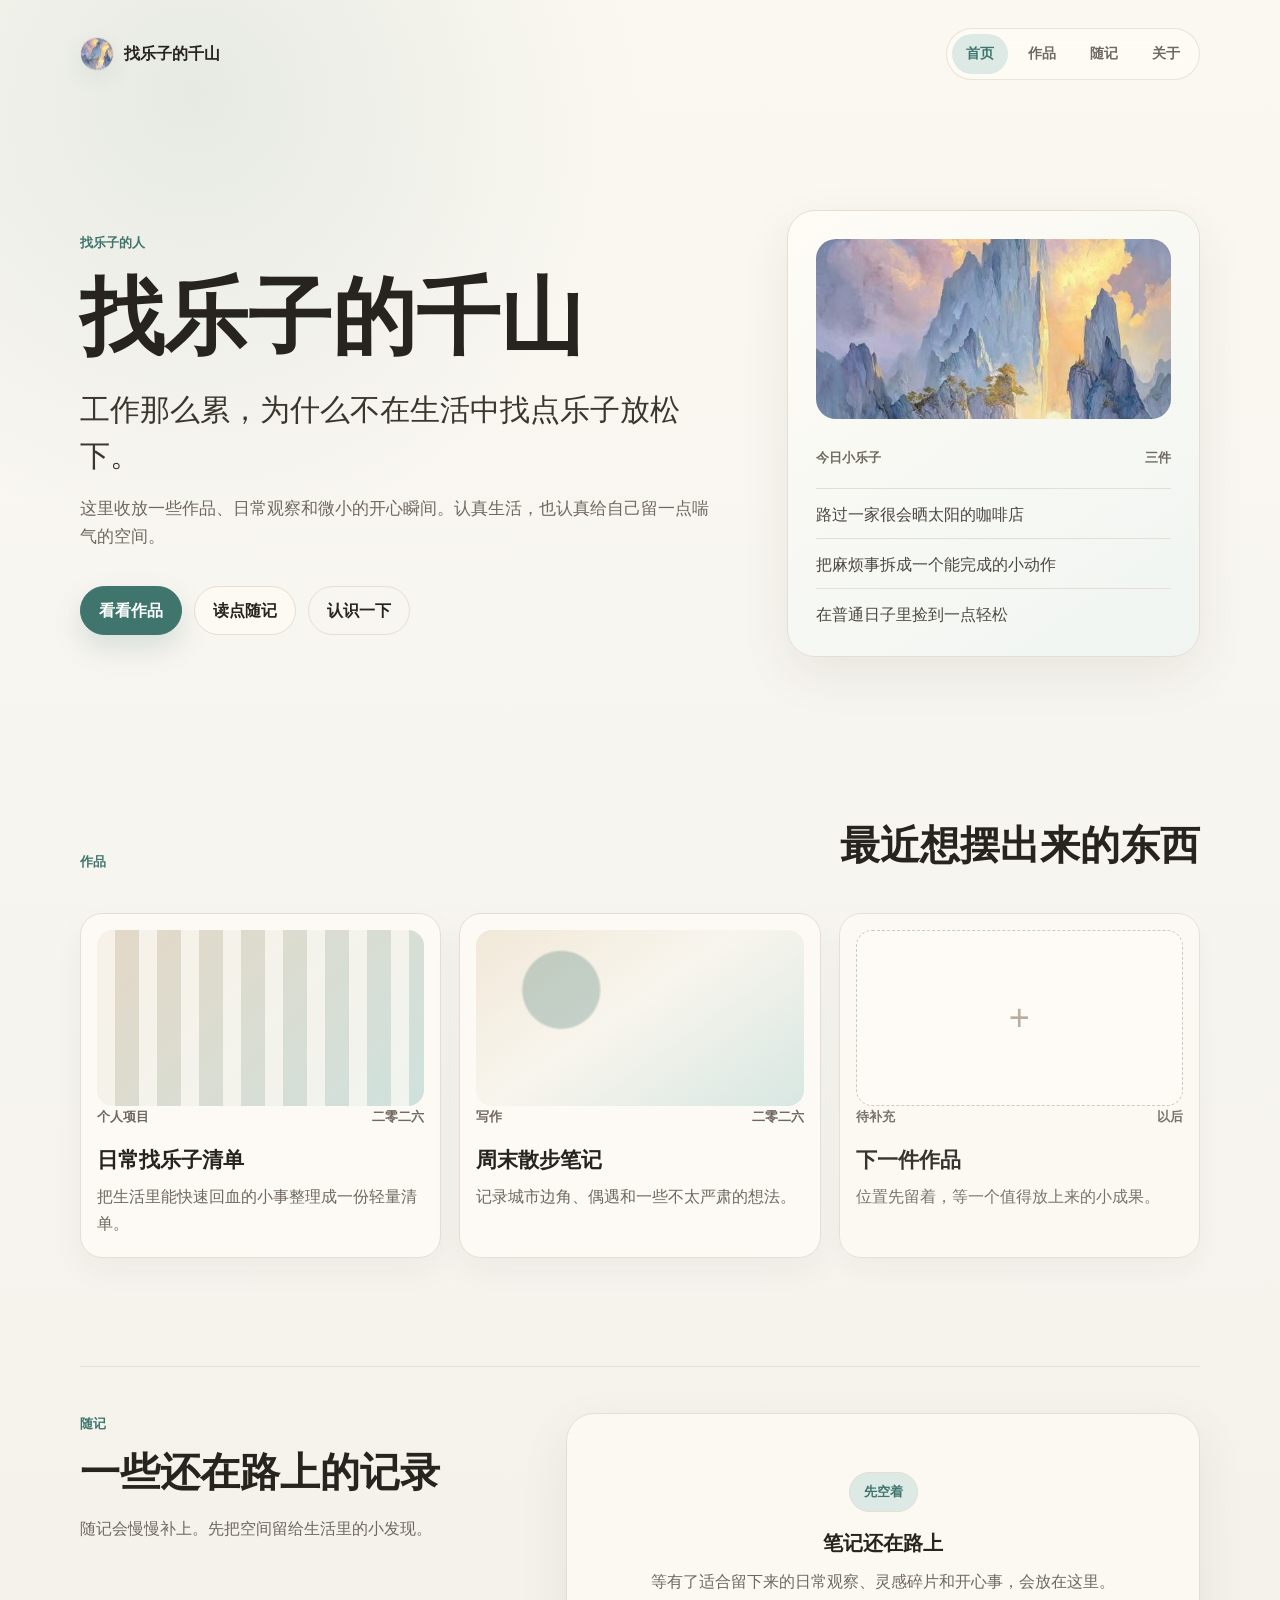
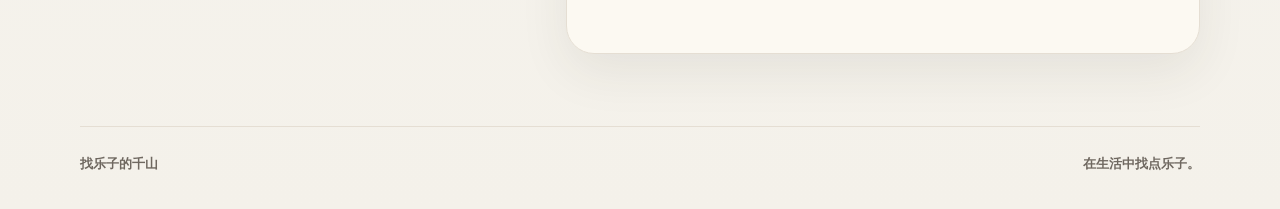
==== index.html @ 030f492d "Upload personal homepage files" ====
<!doctype html>
<html lang="zh-CN">
  <head>
    <meta charset="UTF-8">
    <meta name="viewport" content="width=device-width, initial-scale=1.0">
    <meta name="theme-color" content="#f7f5f0">
    <title>找乐子的千山</title>
    <meta name="description" content="找乐子的千山，分享作品与生活里的小小乐子。">
    <link rel="stylesheet" href="styles.css">
  </head>
  <body>
    <header class="site-header">
      <a class="brand" href="index.html" aria-label="找乐子的千山首页">
        <span class="brand-mark" role="img" aria-label="找乐子的千山头像">山</span>
        <span>找乐子的千山</span>
      </a>
      <nav class="nav" aria-label="主导航">
        <a class="active" href="index.html">首页</a>
        <a href="works.html">作品</a>
        <a href="notes.html">随记</a>
        <a href="about.html">关于</a>
      </nav>
    </header>

    <main>
      <section class="hero">
        <div class="hero-copy">
          <p class="eyebrow">找乐子的人</p>
          <h1>找乐子的千山</h1>
          <p class="lead">工作那么累，为什么不在生活中找点乐子放松下。</p>
          <p class="intro">这里收放一些作品、日常观察和微小的开心瞬间。认真生活，也认真给自己留一点喘气的空间。</p>
          <div class="hero-actions" aria-label="快捷入口">
            <a class="button primary" href="works.html">看看作品</a>
            <a class="button" href="notes.html">读点随记</a>
            <a class="button ghost" href="about.html">认识一下</a>
          </div>
        </div>
        <div class="hero-panel" aria-label="生活片段">
          <div class="panel-topline">
            <span>今日小乐子</span>
            <span>三件</span>
          </div>
          <div class="moment-stack">
            <span>路过一家很会晒太阳的咖啡店</span>
            <span>把麻烦事拆成一个能完成的小动作</span>
            <span>在普通日子里捡到一点轻松</span>
          </div>
        </div>
      </section>

      <section class="section-grid">
        <div class="section-heading">
          <p class="eyebrow">作品</p>
          <h2>最近想摆出来的东西</h2>
        </div>
        <div class="cards three">
          <article class="work-card">
            <div class="visual visual-a"></div>
            <div class="card-meta">
              <span>个人项目</span>
              <span>二零二六</span>
            </div>
            <h3>日常找乐子清单</h3>
            <p>把生活里能快速回血的小事整理成一份轻量清单。</p>
          </article>
          <article class="work-card">
            <div class="visual visual-b"></div>
            <div class="card-meta">
              <span>写作</span>
              <span>二零二六</span>
            </div>
            <h3>周末散步笔记</h3>
            <p>记录城市边角、偶遇和一些不太严肃的想法。</p>
          </article>
          <article class="work-card empty-card">
            <div class="visual visual-empty"></div>
            <div class="card-meta">
              <span>待补充</span>
              <span>以后</span>
            </div>
            <h3>下一件作品</h3>
            <p>位置先留着，等一个值得放上来的小成果。</p>
          </article>
        </div>
      </section>

      <section class="split-section">
        <div>
          <p class="eyebrow">随记</p>
          <h2>一些还在路上的记录</h2>
          <p class="section-copy">随记会慢慢补上。先把空间留给生活里的小发现。</p>
        </div>
        <div class="empty-state compact">
          <div class="empty-mark">先空着</div>
          <h3>笔记还在路上</h3>
          <p>等有了适合留下来的日常观察、灵感碎片和开心事，会放在这里。</p>
        </div>
      </section>
    </main>
    <footer class="site-footer">
      <span>找乐子的千山</span>
      <span>在生活中找点乐子。</span>
    </footer>
  </body>
</html>
---- styles.css ----
:root {
  color-scheme: light;
  --bg: #f7f5f0;
  --surface: #fffcf6;
  --surface-strong: #ffffff;
  --ink: #27231f;
  --muted: #6f6860;
  --line: #e5ded3;
  --accent: #5f8f86;
  --accent-strong: #3f756d;
  --accent-soft: #dce9e5;
  --avatar-image: url("avatar.jpg");
  --shadow: 0 18px 50px rgba(54, 45, 35, 0.08);
  --sans: Inter, -apple-system, BlinkMacSystemFont, "Segoe UI", "Noto Sans SC", sans-serif;
  --serif: "Noto Serif SC", "Songti SC", serif;
}

* {
  box-sizing: border-box;
}

html {
  scroll-behavior: smooth;
}

body {
  margin: 0;
  min-height: 100vh;
  background:
    radial-gradient(circle at 15% 5%, rgba(95, 143, 134, 0.13), transparent 28rem),
    linear-gradient(180deg, #fbf8f1 0%, var(--bg) 44%, #f4f1ea 100%);
  color: var(--ink);
  font-family: var(--sans);
  line-height: 1.7;
}

a {
  color: inherit;
  text-decoration: none;
}

.site-header,
main,
.site-footer {
  width: min(1120px, calc(100% - 40px));
  margin: 0 auto;
}

.site-header {
  display: flex;
  align-items: center;
  justify-content: space-between;
  gap: 24px;
  padding: 28px 0 20px;
}

.brand {
  display: inline-flex;
  align-items: center;
  gap: 10px;
  font-weight: 700;
  letter-spacing: 0;
}

.brand-mark {
  display: grid;
  width: 34px;
  height: 34px;
  place-items: center;
  border: 1px solid var(--line);
  border-radius: 50%;
  background-color: var(--surface);
  background-image: var(--avatar-image);
  background-position: center;
  background-size: cover;
  color: transparent;
  font-family: var(--serif);
  box-shadow: 0 8px 22px rgba(63, 117, 109, 0.08);
  overflow: hidden;
}

.nav {
  display: flex;
  align-items: center;
  gap: 6px;
  padding: 5px;
  border: 1px solid rgba(229, 222, 211, 0.85);
  border-radius: 999px;
  background: rgba(255, 252, 246, 0.72);
  backdrop-filter: blur(12px);
}

.nav a {
  border-radius: 999px;
  padding: 8px 14px;
  color: var(--muted);
  font-size: 14px;
  font-weight: 600;
  transition: background 180ms ease, color 180ms ease, transform 180ms ease;
}

.nav a:hover,
.nav a:focus-visible,
.nav a.active {
  background: var(--accent-soft);
  color: var(--accent-strong);
}

.nav a:hover {
  transform: translateY(-1px);
}

main {
  padding: 54px 0 72px;
}

.hero {
  display: grid;
  grid-template-columns: minmax(0, 1.1fr) minmax(320px, 0.72fr);
  gap: clamp(36px, 6vw, 86px);
  align-items: center;
  min-height: 560px;
}

.eyebrow {
  margin: 0 0 14px;
  color: var(--accent-strong);
  font-size: 13px;
  font-weight: 700;
  letter-spacing: 0;
  text-transform: uppercase;
}

h1,
h2,
h3,
p {
  margin-top: 0;
}

h1,
h2,
h3 {
  line-height: 1.18;
}

h1 {
  margin-bottom: 20px;
  font-family: var(--serif);
  font-size: clamp(44px, 8vw, 84px);
  font-weight: 700;
  letter-spacing: 0;
}

h2 {
  margin-bottom: 18px;
  font-size: clamp(26px, 4vw, 40px);
  letter-spacing: 0;
}

h3 {
  margin-bottom: 10px;
  font-size: 20px;
}

.lead {
  max-width: 720px;
  margin-bottom: 16px;
  color: #3b352f;
  font-size: clamp(21px, 3vw, 30px);
  line-height: 1.52;
}

.intro,
.section-copy,
.page-head p,
.about-main p,
.empty-state p,
.contact-card p,
.work-card p {
  color: var(--muted);
}

.intro {
  max-width: 650px;
  font-size: 17px;
}

.hero-actions {
  display: flex;
  flex-wrap: wrap;
  gap: 12px;
  margin-top: 34px;
}

.button {
  display: inline-flex;
  align-items: center;
  justify-content: center;
  min-height: 44px;
  border: 1px solid var(--line);
  border-radius: 999px;
  padding: 10px 18px;
  background: rgba(255, 252, 246, 0.72);
  color: var(--ink);
  font-weight: 700;
  transition: transform 180ms ease, box-shadow 180ms ease, background 180ms ease;
}

.button.primary {
  border-color: var(--accent-strong);
  background: var(--accent-strong);
  color: #fff;
  box-shadow: 0 12px 28px rgba(63, 117, 109, 0.18);
}

.button.ghost {
  background: transparent;
}

.button:hover,
.button:focus-visible {
  transform: translateY(-2px);
  box-shadow: var(--shadow);
}

.hero-panel {
  position: relative;
  overflow: hidden;
  border: 1px solid var(--line);
  border-radius: 28px;
  padding: 28px;
  background: linear-gradient(145deg, rgba(255, 252, 246, 0.95), rgba(239, 245, 241, 0.9));
  box-shadow: var(--shadow);
}

.hero-panel::before {
  content: "";
  display: block;
  height: 180px;
  margin-bottom: 28px;
  border-radius: 20px;
  background:
    linear-gradient(180deg, rgba(255, 252, 246, 0.02), rgba(39, 35, 31, 0.04)),
    var(--avatar-image) center 45% / cover no-repeat,
    linear-gradient(160deg, #ede3d2 0%, #f8f1e4 46%, #d4e2df 100%);
}

.panel-topline,
.card-meta,
.site-footer {
  display: flex;
  align-items: center;
  justify-content: space-between;
  gap: 18px;
  color: var(--muted);
  font-size: 13px;
  font-weight: 700;
}

.moment-stack {
  display: grid;
  gap: 10px;
  margin-top: 18px;
}

.moment-stack span {
  display: block;
  border-top: 1px solid var(--line);
  padding-top: 12px;
  color: #4d4740;
}

.section-grid,
.split-section,
.page-head,
.empty-state,
.about-layout {
  margin-top: clamp(58px, 9vw, 108px);
}

.section-heading {
  display: flex;
  align-items: end;
  justify-content: space-between;
  gap: 24px;
  margin-bottom: 26px;
}

.cards {
  display: grid;
  gap: 18px;
}

.cards.three {
  grid-template-columns: repeat(3, minmax(0, 1fr));
}

.works-grid {
  grid-template-columns: repeat(2, minmax(0, 1fr));
}

.work-card {
  border: 1px solid var(--line);
  border-radius: 22px;
  padding: 16px;
  background: rgba(255, 252, 246, 0.78);
  box-shadow: 0 12px 32px rgba(54, 45, 35, 0.045);
  transition: transform 180ms ease, box-shadow 180ms ease, border-color 180ms ease;
}

.work-card:hover {
  border-color: rgba(95, 143, 134, 0.45);
  transform: translateY(-4px);
  box-shadow: var(--shadow);
}

.work-card h2,
.work-card h3 {
  margin-top: 20px;
  font-size: 21px;
}

.work-card p {
  margin-bottom: 4px;
}

.visual {
  min-height: 176px;
  border-radius: 16px;
  background: #efe8dc;
}

.visual-a {
  background:
    linear-gradient(90deg, rgba(255, 252, 246, 0.7) 18px, transparent 18px) 0 0 / 42px 42px,
    linear-gradient(135deg, #e4d8c6, #cfe1dd);
}

.visual-b {
  background:
    radial-gradient(circle at 26% 34%, rgba(63, 117, 109, 0.28) 0 14%, transparent 15%),
    linear-gradient(145deg, #f1e8d8, #f8f5ed 45%, #d8e7e2);
}

.visual-c {
  background:
    linear-gradient(135deg, transparent 0 42%, rgba(95, 143, 134, 0.28) 42% 56%, transparent 56%),
    linear-gradient(145deg, #eee0cc, #f9f3e9);
}

.visual-empty {
  display: grid;
  place-items: center;
  border: 1px dashed #cfc5b7;
  background: rgba(255, 252, 246, 0.55);
}

.visual-empty::after {
  content: "+";
  color: #b3a89a;
  font-size: 36px;
  line-height: 1;
}

.empty-card {
  opacity: 0.92;
}

.split-section {
  display: grid;
  grid-template-columns: 0.8fr 1.2fr;
  gap: clamp(28px, 5vw, 64px);
  align-items: start;
  border-top: 1px solid var(--line);
  padding-top: 46px;
}

.note-list {
  display: grid;
  gap: 10px;
}

.note-row {
  display: flex;
  align-items: center;
  justify-content: space-between;
  gap: 18px;
  border-bottom: 1px solid var(--line);
  padding: 16px 0;
  color: #3f3933;
  transition: color 180ms ease, padding 180ms ease;
}

.note-row:hover {
  padding-left: 8px;
  color: var(--accent-strong);
}

.note-row time {
  flex: 0 0 auto;
  color: var(--muted);
  font-size: 13px;
}

.note-row.muted {
  color: var(--muted);
}

.page-head {
  max-width: 760px;
  margin-top: 44px;
}

.page-head h1 {
  font-size: clamp(38px, 6vw, 66px);
}

.page-head p {
  font-size: 18px;
}

.empty-state {
  display: grid;
  justify-items: center;
  border: 1px solid var(--line);
  border-radius: 28px;
  padding: clamp(42px, 8vw, 86px) 24px;
  background: rgba(255, 252, 246, 0.72);
  text-align: center;
  box-shadow: var(--shadow);
}

.empty-state h2 {
  margin-bottom: 12px;
}

.empty-state h3 {
  margin-bottom: 12px;
}

.empty-state p {
  max-width: 520px;
  margin-bottom: 0;
}

.empty-state.compact {
  margin-top: 0;
  padding: clamp(34px, 6vw, 58px) 24px;
}

.empty-mark {
  margin-bottom: 20px;
  border: 1px solid var(--line);
  border-radius: 999px;
  padding: 8px 14px;
  background: var(--accent-soft);
  color: var(--accent-strong);
  font-size: 13px;
  font-weight: 700;
}

.about-layout {
  display: grid;
  grid-template-columns: minmax(0, 1fr) 320px;
  gap: clamp(36px, 7vw, 96px);
  align-items: start;
}

.about-main {
  max-width: 760px;
}

.about-main h1,
.about-main h2 {
  font-size: clamp(38px, 6vw, 68px);
  font-family: var(--serif);
}

.about-main p {
  font-size: 17px;
}

.contact-card {
  position: sticky;
  top: 24px;
  border: 1px solid var(--line);
  border-radius: 24px;
  padding: 24px;
  background: rgba(255, 252, 246, 0.82);
  box-shadow: var(--shadow);
}

.contact-label {
  color: var(--accent-strong);
  font-size: 13px;
  font-weight: 700;
  text-transform: uppercase;
}

.contact-card h2,
.contact-card h3 {
  margin: 18px 0 10px;
  font-size: 28px;
}

.wechat {
  margin-top: 24px;
  border-top: 1px solid var(--line);
  padding-top: 16px;
  color: var(--ink);
  font-weight: 800;
}

.site-footer {
  border-top: 1px solid var(--line);
  padding: 26px 0 34px;
}

@media (max-width: 860px) {
  .site-header {
    align-items: flex-start;
    flex-direction: column;
  }

  .nav {
    width: 100%;
    justify-content: space-between;
    overflow-x: auto;
  }

  .hero,
  .split-section,
  .about-layout {
    grid-template-columns: 1fr;
  }

  .hero {
    min-height: auto;
  }

  .hero-panel {
    max-width: 560px;
  }

  .cards.three,
  .works-grid {
    grid-template-columns: 1fr;
  }

  .contact-card {
    position: static;
  }
}

@media (max-width: 560px) {

  body {
    padding-bottom: calc(82px + env(safe-area-inset-bottom));
    background:
      radial-gradient(circle at 10% 0%, rgba(95, 143, 134, 0.16), transparent 20rem),
      linear-gradient(180deg, #fbf8f1 0%, #f7f5f0 56%, #f4f1ea 100%);
  }

  .site-header,
  main,
  .site-footer {
    width: min(100% - 32px, 1120px);
  }

  .site-header {
    gap: 18px;
    padding: 18px 0 10px;
  }

  main {
    padding-top: 24px;
    padding-bottom: 42px;
  }

  .brand {
    font-size: 15px;
  }

  .brand-mark {
    width: 32px;
    height: 32px;
  }

  .nav {
    position: fixed;
    z-index: 20;
    right: 14px;
    bottom: calc(12px + env(safe-area-inset-bottom));
    left: 14px;
    width: auto;
    justify-content: space-around;
    padding: 8px;
    border-color: rgba(229, 222, 211, 0.95);
    background: rgba(255, 252, 246, 0.9);
    box-shadow: 0 14px 36px rgba(54, 45, 35, 0.16);
  }

  .nav a {
    flex: 1;
    min-height: 40px;
    padding: 8px 10px;
    font-size: 13px;
    text-align: center;
  }

  .hero {
    gap: 26px;
  }

  h1 {
    margin-bottom: 16px;
    font-size: 40px;
    line-height: 1.12;
  }

  h2 {
    margin-bottom: 14px;
    font-size: 28px;
  }

  h3 {
    font-size: 19px;
  }

  .eyebrow {
    margin-bottom: 10px;
    font-size: 12px;
  }

  .lead {
    font-size: 20px;
    line-height: 1.48;
  }

  .intro,
  .section-copy,
  .about-main p,
  .work-card p {
    font-size: 15px;
    line-height: 1.68;
  }

  .hero-actions {
    margin-top: 22px;
  }

  .hero-actions .button:not(.primary) {
    display: none;
  }

  .hero-actions .button.primary {
    width: auto;
    min-width: 132px;
    min-height: 46px;
    padding-inline: 20px;
  }

  .hero-panel {
    border-radius: 22px;
    padding: 18px;
  }

  .hero-panel::before {
    height: 120px;
    margin-bottom: 18px;
    border-radius: 16px;
  }

  .panel-topline,
  .card-meta,
  .site-footer {
    font-size: 12px;
  }

  .moment-stack {
    gap: 8px;
    margin-top: 14px;
  }

  .moment-stack span {
    padding-top: 10px;
    font-size: 14px;
    line-height: 1.55;
  }

  .section-grid,
  .split-section,
  .about-layout {
    margin-top: 70px;
  }

  .section-heading {
    align-items: flex-start;
    flex-direction: column;
    gap: 0;
    margin-bottom: 20px;
  }

  .cards {
    gap: 14px;
  }

  .work-card {
    border-radius: 18px;
    padding: 12px;
  }

  .work-card:hover {
    transform: none;
  }

  .work-card h2,
  .work-card h3 {
    margin-top: 16px;
    font-size: 19px;
  }

  .visual {
    min-height: 132px;
    border-radius: 14px;
  }

  .split-section {
    gap: 22px;
    padding-top: 34px;
  }

  .empty-state {
    border-radius: 22px;
    padding: 32px 18px;
    text-align: left;
    justify-items: start;
  }

  .empty-state.compact {
    padding: 26px 18px;
  }

  .empty-mark {
    margin-bottom: 16px;
    font-size: 12px;
  }

  .about-main h1,
  .about-main h2 {
    font-size: 34px;
  }

  .note-row {
    align-items: flex-start;
    flex-direction: column;
    gap: 4px;
  }

  .contact-card {
    border-radius: 20px;
    padding: 20px;
  }

  .wechat {
    margin-top: 18px;
  }

  .site-footer {
    align-items: flex-start;
    flex-direction: column;
    padding-bottom: 14px;
  }
}

@media (max-width: 380px) {
  .site-header,
  main,
  .site-footer {
    width: min(100% - 24px, 1120px);
  }

  h1 {
    font-size: 36px;
  }

  .lead {
    font-size: 19px;
  }

  .nav {
    right: 10px;
    left: 10px;
    gap: 4px;
    padding: 7px;
  }

  .nav a {
    padding: 8px 6px;
  }
}
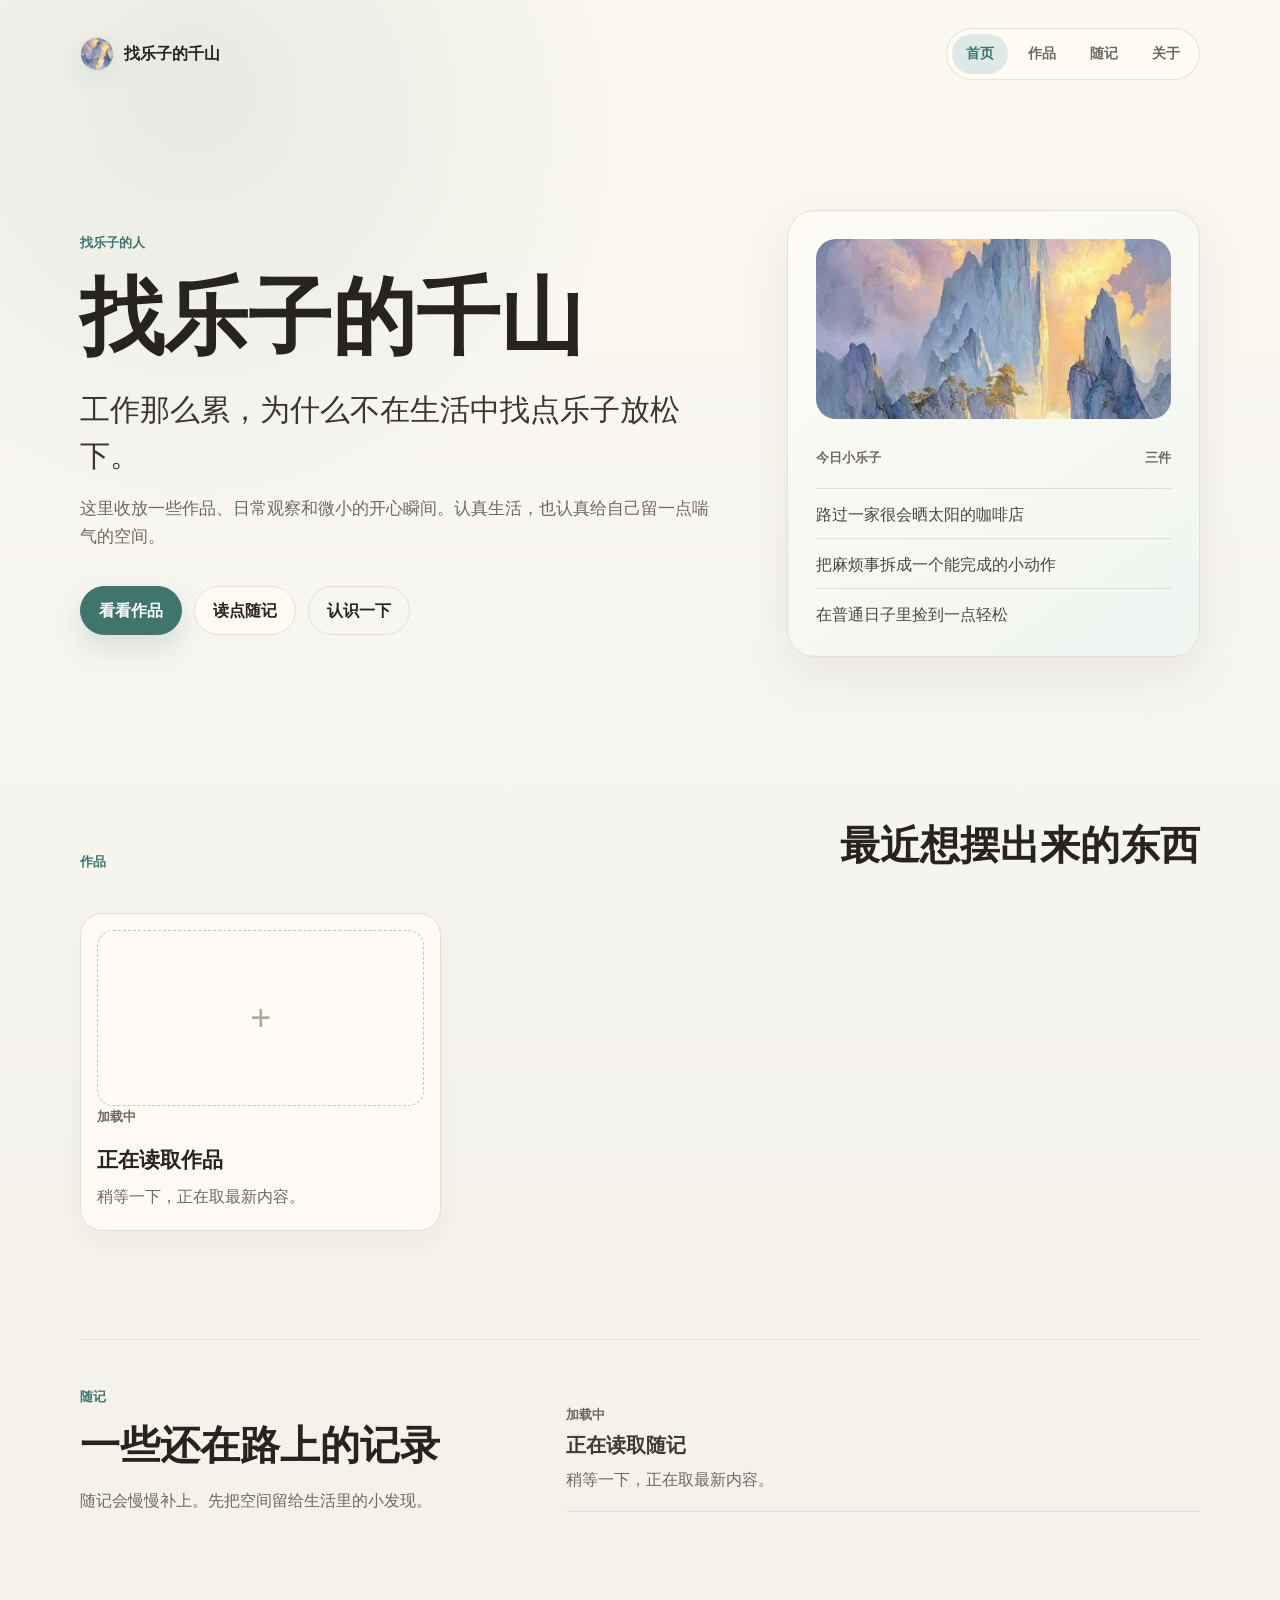
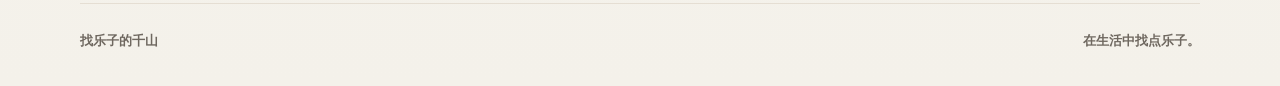
==== commit d644eff9: "Add files via upload" ====
--- a/index.html
+++ b/index.html
@@ -8,7 +8,7 @@
     <meta name="description" content="找乐子的千山，分享作品与生活里的小小乐子。">
     <link rel="stylesheet" href="styles.css">
   </head>
-  <body>
+  <body data-page="home">
     <header class="site-header">
       <a class="brand" href="index.html" aria-label="找乐子的千山首页">
         <span class="brand-mark" role="img" aria-label="找乐子的千山头像">山</span>
@@ -24,7 +24,7 @@
 
     <main>
       <section class="hero">
-        <div class="hero-copy">
+        <div class="hero-copy" data-home-copy>
           <p class="eyebrow">找乐子的人</p>
           <h1>找乐子的千山</h1>
           <p class="lead">工作那么累，为什么不在生活中找点乐子放松下。</p>
@@ -40,7 +40,7 @@
             <span>今日小乐子</span>
             <span>三件</span>
           </div>
-          <div class="moment-stack">
+          <div class="moment-stack" data-home-moments>
             <span>路过一家很会晒太阳的咖啡店</span>
             <span>把麻烦事拆成一个能完成的小动作</span>
             <span>在普通日子里捡到一点轻松</span>
@@ -53,33 +53,14 @@
           <p class="eyebrow">作品</p>
           <h2>最近想摆出来的东西</h2>
         </div>
-        <div class="cards three">
-          <article class="work-card">
-            <div class="visual visual-a"></div>
-            <div class="card-meta">
-              <span>个人项目</span>
-              <span>二零二六</span>
-            </div>
-            <h3>日常找乐子清单</h3>
-            <p>把生活里能快速回血的小事整理成一份轻量清单。</p>
-          </article>
-          <article class="work-card">
-            <div class="visual visual-b"></div>
-            <div class="card-meta">
-              <span>写作</span>
-              <span>二零二六</span>
-            </div>
-            <h3>周末散步笔记</h3>
-            <p>记录城市边角、偶遇和一些不太严肃的想法。</p>
-          </article>
-          <article class="work-card empty-card">
+        <div class="cards three" data-works-preview aria-live="polite">
+          <article class="work-card state-card">
             <div class="visual visual-empty"></div>
             <div class="card-meta">
-              <span>待补充</span>
-              <span>以后</span>
+              <span>加载中</span>
             </div>
-            <h3>下一件作品</h3>
-            <p>位置先留着，等一个值得放上来的小成果。</p>
+            <h3>正在读取作品</h3>
+            <p>稍等一下，正在取最新内容。</p>
           </article>
         </div>
       </section>
@@ -90,10 +71,14 @@
           <h2>一些还在路上的记录</h2>
           <p class="section-copy">随记会慢慢补上。先把空间留给生活里的小发现。</p>
         </div>
-        <div class="empty-state compact">
-          <div class="empty-mark">先空着</div>
-          <h3>笔记还在路上</h3>
-          <p>等有了适合留下来的日常观察、灵感碎片和开心事，会放在这里。</p>
+        <div class="note-list" data-notes-preview aria-live="polite">
+          <article class="note-card">
+            <div>
+              <time>加载中</time>
+              <h3>正在读取随记</h3>
+              <p>稍等一下，正在取最新内容。</p>
+            </div>
+          </article>
         </div>
       </section>
     </main>
@@ -101,5 +86,6 @@
       <span>找乐子的千山</span>
       <span>在生活中找点乐子。</span>
     </footer>
+    <script src="site-data.js"></script>
   </body>
 </html>
--- a/styles.css
+++ b/styles.css
@@ -321,8 +321,26 @@
   font-size: 21px;
 }
 
+.work-title-link {
+  color: inherit;
+  text-decoration: underline;
+  text-decoration-color: rgba(63, 117, 109, 0.32);
+  text-underline-offset: 5px;
+  transition: color 180ms ease, text-decoration-color 180ms ease;
+}
+
+.work-title-link:hover,
+.work-title-link:focus-visible {
+  color: var(--accent-strong);
+  text-decoration-color: currentColor;
+}
+
 .work-card p {
   margin-bottom: 4px;
+}
+
+.state-card {
+  max-width: 540px;
 }
 
 .visual {
@@ -379,6 +397,101 @@
 .note-list {
   display: grid;
   gap: 10px;
+}
+
+.note-grid {
+  gap: 16px;
+}
+
+.note-card {
+  border-bottom: 1px solid var(--line);
+  padding: 18px 0;
+  color: #3f3933;
+}
+
+.note-card time {
+  display: block;
+  margin-bottom: 8px;
+  color: var(--muted);
+  font-size: 13px;
+  font-weight: 700;
+}
+
+.note-card h3 {
+  margin-bottom: 8px;
+}
+
+.note-card a {
+  text-decoration: underline;
+  text-decoration-color: rgba(63, 117, 109, 0.32);
+  text-underline-offset: 5px;
+  transition: color 180ms ease, text-decoration-color 180ms ease;
+}
+
+.note-card a:hover,
+.note-card a:focus-visible {
+  color: var(--accent-strong);
+  text-decoration-color: currentColor;
+}
+
+.note-card p {
+  margin-bottom: 0;
+  color: var(--muted);
+}
+
+.back-link {
+  display: inline-flex;
+  margin-bottom: 28px;
+  color: var(--accent-strong);
+  font-size: 14px;
+  font-weight: 800;
+}
+
+.article-page {
+  max-width: 820px;
+  margin: 44px auto 0;
+}
+
+.article-head {
+  border-bottom: 1px solid var(--line);
+  padding-bottom: 30px;
+}
+
+.article-head h1 {
+  font-size: clamp(34px, 5vw, 58px);
+}
+
+.article-head p:not(.eyebrow) {
+  color: var(--muted);
+  font-size: 17px;
+}
+
+.article-body {
+  padding-top: 28px;
+  color: #38322d;
+  font-size: 17px;
+  line-height: 1.9;
+}
+
+.article-body h2,
+.article-body h3,
+.article-body h4 {
+  margin-top: 34px;
+  margin-bottom: 12px;
+}
+
+.article-body p {
+  margin-bottom: 18px;
+}
+
+.article-body hr {
+  border: 0;
+  border-top: 1px solid var(--line);
+  margin: 32px 0;
+}
+
+.article-source {
+  margin-top: 24px;
 }
 
 .note-row {
@@ -510,6 +623,16 @@
   padding-top: 16px;
   color: var(--ink);
   font-weight: 800;
+}
+
+.wechat img {
+  display: block;
+  width: min(100%, 220px);
+  aspect-ratio: 1;
+  border: 1px solid var(--line);
+  border-radius: 16px;
+  object-fit: cover;
+  background: var(--surface-strong);
 }
 
 .site-footer {
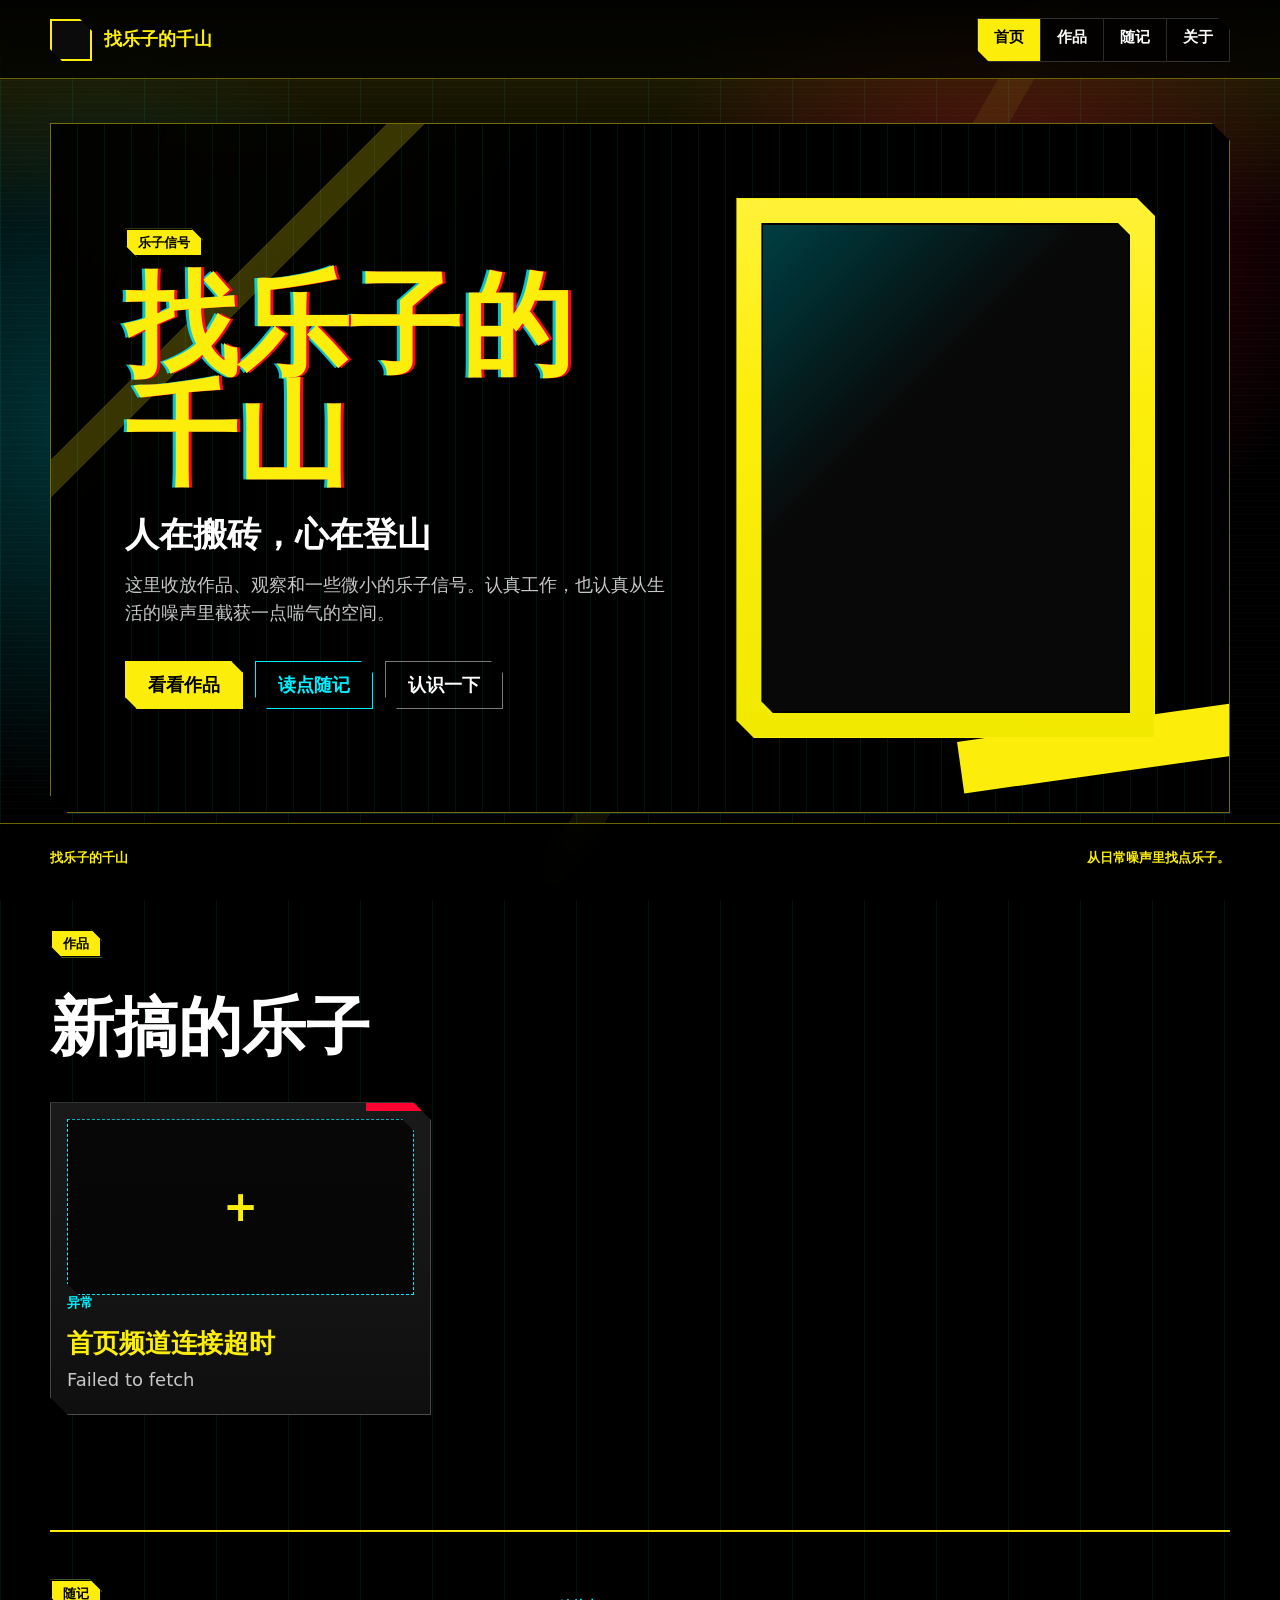
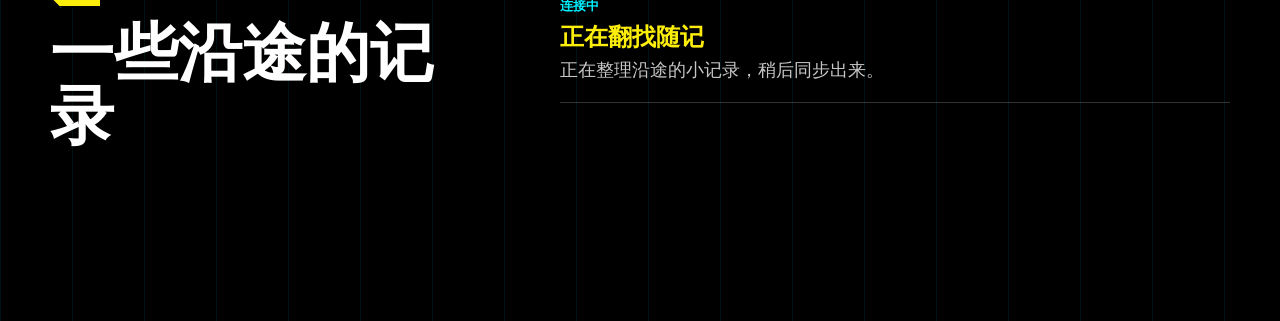
==== commit 6318212e: "Add files via upload" ====
--- a/index.html
+++ b/index.html
@@ -3,10 +3,10 @@
   <head>
     <meta charset="UTF-8">
     <meta name="viewport" content="width=device-width, initial-scale=1.0">
-    <meta name="theme-color" content="#f7f5f0">
+    <meta name="theme-color" content="#000000">
     <title>找乐子的千山</title>
-    <meta name="description" content="找乐子的千山，分享作品与生活里的小小乐子。">
-    <link rel="stylesheet" href="styles.css">
+    <meta name="description" content="找乐子的千山，记录作品、随记和找乐子路上的小玩意。">
+    <link rel="stylesheet" href="styles.css?v=cyber-20260526-5">
   </head>
   <body data-page="home">
     <header class="site-header">
@@ -25,42 +25,32 @@
     <main>
       <section class="hero">
         <div class="hero-copy" data-home-copy>
-          <p class="eyebrow">找乐子的人</p>
+          <p class="eyebrow">乐子信号</p>
           <h1>找乐子的千山</h1>
-          <p class="lead">工作那么累，为什么不在生活中找点乐子放松下。</p>
-          <p class="intro">这里收放一些作品、日常观察和微小的开心瞬间。认真生活，也认真给自己留一点喘气的空间。</p>
+          <p class="lead">人在搬砖，心在登山</p>
+          <p class="intro">这里收放作品、观察和一些微小的乐子信号。认真工作，也认真从生活的噪声里截获一点喘气的空间。</p>
           <div class="hero-actions" aria-label="快捷入口">
             <a class="button primary" href="works.html">看看作品</a>
             <a class="button" href="notes.html">读点随记</a>
             <a class="button ghost" href="about.html">认识一下</a>
           </div>
         </div>
-        <div class="hero-panel" aria-label="生活片段">
-          <div class="panel-topline">
-            <span>今日小乐子</span>
-            <span>三件</span>
-          </div>
-          <div class="moment-stack" data-home-moments>
-            <span>路过一家很会晒太阳的咖啡店</span>
-            <span>把麻烦事拆成一个能完成的小动作</span>
-            <span>在普通日子里捡到一点轻松</span>
-          </div>
-        </div>
+        <div class="hero-panel visual-panel" aria-label="山城视觉图"></div>
       </section>
 
       <section class="section-grid">
         <div class="section-heading">
           <p class="eyebrow">作品</p>
-          <h2>最近想摆出来的东西</h2>
+          <h2>新搞的乐子</h2>
         </div>
         <div class="cards three" data-works-preview aria-live="polite">
           <article class="work-card state-card">
             <div class="visual visual-empty"></div>
             <div class="card-meta">
-              <span>加载中</span>
+              <span>连接中</span>
             </div>
-            <h3>正在读取作品</h3>
-            <p>稍等一下，正在取最新内容。</p>
+            <h3>正在扫描作品</h3>
+            <p>正在连接作品频道，稍后同步最新信号。</p>
           </article>
         </div>
       </section>
@@ -68,15 +58,14 @@
       <section class="split-section">
         <div>
           <p class="eyebrow">随记</p>
-          <h2>一些还在路上的记录</h2>
-          <p class="section-copy">随记会慢慢补上。先把空间留给生活里的小发现。</p>
+          <h2>一些沿途的记录</h2>
         </div>
         <div class="note-list" data-notes-preview aria-live="polite">
           <article class="note-card">
             <div>
-              <time>加载中</time>
-              <h3>正在读取随记</h3>
-              <p>稍等一下，正在取最新内容。</p>
+              <time>连接中</time>
+              <h3>正在翻找随记</h3>
+              <p>正在整理沿途的小记录，稍后同步出来。</p>
             </div>
           </article>
         </div>
@@ -84,8 +73,8 @@
     </main>
     <footer class="site-footer">
       <span>找乐子的千山</span>
-      <span>在生活中找点乐子。</span>
+      <span>从日常噪声里找点乐子。</span>
     </footer>
-    <script src="site-data.js"></script>
+    <script src="site-data.js?v=cyber-20260526-5"></script>
   </body>
 </html>
--- a/styles.css
+++ b/styles.css
@@ -1,18 +1,25 @@
 :root {
-  color-scheme: light;
-  --bg: #f7f5f0;
-  --surface: #fffcf6;
-  --surface-strong: #ffffff;
-  --ink: #27231f;
-  --muted: #6f6860;
-  --line: #e5ded3;
-  --accent: #5f8f86;
-  --accent-strong: #3f756d;
-  --accent-soft: #dce9e5;
-  --avatar-image: url("avatar.jpg");
-  --shadow: 0 18px 50px rgba(54, 45, 35, 0.08);
-  --sans: Inter, -apple-system, BlinkMacSystemFont, "Segoe UI", "Noto Sans SC", sans-serif;
-  --serif: "Noto Serif SC", "Songti SC", serif;
+  color-scheme: dark;
+  --bg: #000000;
+  --surface: #0b0b0b;
+  --surface-strong: #fcee0a;
+  --ink: #ffffff;
+  --ink-dark: #000000;
+  --muted: #c7c7c7;
+  --line: #4c4c4c;
+  --accent: #fcee0a;
+  --signal-yellow: #f2e900;
+  --accent-strong: #00f0ff;
+  --accent-soft: rgba(252, 238, 10, 0.14);
+  --danger: #fd0130;
+  --avatar-image: url("assets/avatar-cyberpunk.png");
+  --hero-bg-image: url("assets/hero-bg-cyber-mountain.png");
+  --shadow: 0 0 0 1px rgba(0, 240, 255, 0.28), 0 24px 70px rgba(0, 0, 0, 0.56);
+  --sans: Rajdhani, "Barlow Condensed", "Arial Narrow", "Noto Sans SC", system-ui, sans-serif;
+  --display: Impact, "Arial Narrow", "Noto Sans SC", sans-serif;
+  --serif: var(--display);
+  --clip-panel: polygon(0 0, calc(100% - 18px) 0, 100% 18px, 100% 100%, 18px 100%, 0 calc(100% - 18px));
+  --clip-button: polygon(0 0, calc(100% - 12px) 0, 100% 12px, 100% 100%, 12px 100%, 0 calc(100% - 12px));
 }
 
 * {
@@ -24,14 +31,35 @@
 }
 
 body {
+  display: flex;
+  flex-direction: column;
   margin: 0;
   min-height: 100vh;
+  min-height: 100dvh;
+  padding-bottom: calc(77px + env(safe-area-inset-bottom));
   background:
-    radial-gradient(circle at 15% 5%, rgba(95, 143, 134, 0.13), transparent 28rem),
-    linear-gradient(180deg, #fbf8f1 0%, var(--bg) 44%, #f4f1ea 100%);
+    linear-gradient(90deg, rgba(0, 240, 255, 0.08) 1px, transparent 1px) 0 0 / 72px 72px,
+    linear-gradient(180deg, rgba(252, 238, 10, 0.16) 0, transparent 230px),
+    radial-gradient(circle at 78% 12%, rgba(253, 1, 48, 0.28), transparent 22rem),
+    radial-gradient(circle at 8% 22%, rgba(0, 240, 255, 0.22), transparent 24rem),
+    #000;
   color: var(--ink);
   font-family: var(--sans);
-  line-height: 1.7;
+  font-size: 18px;
+  line-height: 1.55;
+}
+
+body::before {
+  content: "";
+  position: fixed;
+  inset: 0;
+  z-index: -1;
+  pointer-events: none;
+  background:
+    repeating-linear-gradient(0deg, rgba(255, 255, 255, 0.045) 0 1px, transparent 1px 7px),
+    linear-gradient(120deg, transparent 0 58%, rgba(252, 238, 10, 0.16) 58% 60%, transparent 60%);
+  mix-blend-mode: screen;
+  opacity: 0.42;
 }
 
 a {
@@ -40,95 +68,166 @@
 }
 
 .site-header,
-main,
 .site-footer {
-  width: min(1120px, calc(100% - 40px));
+  width: 100%;
+  margin: 0;
+  padding-inline: max(20px, calc((100% - 1180px) / 2));
+}
+
+main {
+  flex: 1 0 auto;
+  width: min(1180px, calc(100% - 40px));
   margin: 0 auto;
 }
 
 .site-header {
+  position: sticky;
+  top: 0;
+  z-index: 20;
   display: flex;
   align-items: center;
   justify-content: space-between;
   gap: 24px;
-  padding: 28px 0 20px;
+  padding-top: 18px;
+  padding-bottom: 16px;
+  border-bottom: 1px solid rgba(252, 238, 10, 0.42);
+  background: linear-gradient(180deg, rgba(0, 0, 0, 0.94), rgba(0, 0, 0, 0.74));
+  backdrop-filter: blur(14px);
 }
 
 .brand {
   display: inline-flex;
   align-items: center;
-  gap: 10px;
-  font-weight: 700;
+  gap: 12px;
+  color: var(--accent);
+  font-family: var(--display);
+  font-weight: 800;
   letter-spacing: 0;
+  text-transform: uppercase;
 }
 
 .brand-mark {
   display: grid;
-  width: 34px;
-  height: 34px;
+  width: 42px;
+  height: 42px;
   place-items: center;
-  border: 1px solid var(--line);
-  border-radius: 50%;
+  border: 2px solid var(--accent);
+  border-radius: 0;
   background-color: var(--surface);
   background-image: var(--avatar-image);
   background-position: center;
   background-size: cover;
+  clip-path: var(--clip-button);
   color: transparent;
-  font-family: var(--serif);
-  box-shadow: 0 8px 22px rgba(63, 117, 109, 0.08);
+  font-family: var(--display);
   overflow: hidden;
 }
 
 .nav {
   display: flex;
   align-items: center;
-  gap: 6px;
-  padding: 5px;
-  border: 1px solid rgba(229, 222, 211, 0.85);
-  border-radius: 999px;
-  background: rgba(255, 252, 246, 0.72);
-  backdrop-filter: blur(12px);
+  gap: 0;
+  border: 1px solid rgba(255, 255, 255, 0.18);
+  background: rgba(0, 0, 0, 0.72);
+  clip-path: var(--clip-button);
 }
 
 .nav a {
-  border-radius: 999px;
-  padding: 8px 14px;
-  color: var(--muted);
-  font-size: 14px;
-  font-weight: 600;
-  transition: background 180ms ease, color 180ms ease, transform 180ms ease;
+  min-height: 42px;
+  padding: 11px 16px;
+  color: var(--ink);
+  font-size: 15px;
+  font-weight: 800;
+  line-height: 1;
+  text-transform: uppercase;
+  transition: background 180ms ease, color 180ms ease;
+}
+
+.nav a + a {
+  border-left: 1px solid rgba(255, 255, 255, 0.16);
 }
 
 .nav a:hover,
-.nav a:focus-visible,
+.nav a:focus-visible {
+  background: var(--accent-strong);
+  color: var(--ink-dark);
+}
+
 .nav a.active {
-  background: var(--accent-soft);
-  color: var(--accent-strong);
-}
-
-.nav a:hover {
-  transform: translateY(-1px);
+  background: var(--accent);
+  color: var(--ink-dark);
 }
 
 main {
-  padding: 54px 0 72px;
+  padding: 44px 0 78px;
 }
 
 .hero {
+  position: relative;
   display: grid;
-  grid-template-columns: minmax(0, 1.1fr) minmax(320px, 0.72fr);
-  gap: clamp(36px, 6vw, 86px);
+  grid-template-columns: minmax(0, 1.02fr) minmax(310px, 0.78fr);
+  gap: clamp(30px, 5vw, 74px);
   align-items: center;
-  min-height: 560px;
+  min-height: 660px;
+  padding: clamp(34px, 6vw, 74px);
+  overflow: hidden;
+  border: 1px solid rgba(252, 238, 10, 0.46);
+  background:
+    linear-gradient(90deg, rgba(0, 0, 0, 0.96) 0%, rgba(0, 0, 0, 0.82) 37%, rgba(0, 0, 0, 0.34) 68%, rgba(0, 0, 0, 0.22) 100%),
+    linear-gradient(135deg, rgba(252, 238, 10, 0.18), transparent 28%),
+    var(--hero-bg-image) center / cover no-repeat,
+    #000;
+  clip-path: var(--clip-panel);
+  box-shadow: var(--shadow);
+}
+
+.hero::before,
+.hero::after {
+  content: "";
+  position: absolute;
+  pointer-events: none;
+}
+
+.hero::before {
+  inset: 0;
+  background:
+    linear-gradient(135deg, transparent 0 18%, rgba(252, 238, 10, 0.22) 18% 20%, transparent 20%),
+    repeating-linear-gradient(90deg, transparent 0 26px, rgba(0, 240, 255, 0.08) 26px 27px);
+}
+
+.hero::after {
+  right: -70px;
+  bottom: 42px;
+  width: 340px;
+  height: 52px;
+  background: var(--accent);
+  transform: rotate(-8deg);
+}
+
+.hero-copy,
+.hero-panel {
+  position: relative;
+  z-index: 1;
 }
 
 .eyebrow {
+  position: relative;
+  isolation: isolate;
+  display: inline-flex;
   margin: 0 0 14px;
-  color: var(--accent-strong);
+  border: 2px solid #000;
+  padding: 6px 11px;
+  background: var(--accent);
+  color: #000;
   font-size: 13px;
-  font-weight: 700;
+  font-weight: 900;
   letter-spacing: 0;
+  line-height: 1;
+  text-shadow: none;
   text-transform: uppercase;
+  -webkit-text-fill-color: #000;
+  clip-path: var(--clip-button);
+  box-shadow: 4px 0 0 var(--accent-strong);
 }
 
 h1,
@@ -141,34 +240,38 @@
 h1,
 h2,
 h3 {
-  line-height: 1.18;
+  font-family: var(--display);
+  font-weight: 800;
+  line-height: 0.98;
+  letter-spacing: 0;
+  text-transform: uppercase;
 }
 
 h1 {
-  margin-bottom: 20px;
-  font-family: var(--serif);
-  font-size: clamp(44px, 8vw, 84px);
-  font-weight: 700;
-  letter-spacing: 0;
+  max-width: 780px;
+  margin-bottom: 22px;
+  color: var(--accent);
+  font-size: clamp(52px, 9vw, 112px);
+  text-shadow: 3px 0 0 var(--danger), -3px 0 0 rgba(0, 240, 255, 0.82);
 }
 
 h2 {
   margin-bottom: 18px;
-  font-size: clamp(26px, 4vw, 40px);
-  letter-spacing: 0;
+  font-size: clamp(34px, 5vw, 64px);
 }
 
 h3 {
   margin-bottom: 10px;
-  font-size: 20px;
+  font-size: 24px;
 }
 
 .lead {
   max-width: 720px;
   margin-bottom: 16px;
-  color: #3b352f;
-  font-size: clamp(21px, 3vw, 30px);
-  line-height: 1.52;
+  color: var(--ink);
+  font-size: clamp(22px, 3vw, 34px);
+  font-weight: 800;
+  line-height: 1.25;
 }
 
 .intro,
@@ -183,7 +286,6 @@
 
 .intro {
   max-width: 650px;
-  font-size: 17px;
 }
 
 .hero-actions {
@@ -194,56 +296,71 @@
 }
 
 .button {
+  position: relative;
   display: inline-flex;
   align-items: center;
   justify-content: center;
-  min-height: 44px;
-  border: 1px solid var(--line);
-  border-radius: 999px;
-  padding: 10px 18px;
-  background: rgba(255, 252, 246, 0.72);
+  min-height: 48px;
+  border: 1px solid var(--accent-strong);
+  border-radius: 0;
+  padding: 13px 22px;
+  background: rgba(0, 0, 0, 0.72);
+  color: var(--accent-strong);
+  font-weight: 900;
+  line-height: 1;
+  text-transform: uppercase;
+  clip-path: var(--clip-button);
+  transition: background 180ms ease, color 180ms ease, transform 180ms ease, box-shadow 180ms ease;
+}
+
+.button.primary {
+  border-color: var(--accent);
+  background: var(--accent);
+  color: var(--ink-dark);
+  box-shadow: 6px 6px 0 var(--danger);
+}
+
+.button.ghost {
+  border-color: rgba(255, 255, 255, 0.48);
+  background: transparent;
   color: var(--ink);
-  font-weight: 700;
-  transition: transform 180ms ease, box-shadow 180ms ease, background 180ms ease;
-}
-
-.button.primary {
-  border-color: var(--accent-strong);
-  background: var(--accent-strong);
-  color: #fff;
-  box-shadow: 0 12px 28px rgba(63, 117, 109, 0.18);
-}
-
-.button.ghost {
-  background: transparent;
 }
 
 .button:hover,
 .button:focus-visible {
-  transform: translateY(-2px);
-  box-shadow: var(--shadow);
+  transform: translate(-2px, -2px);
+  background: var(--accent-strong);
+  color: var(--ink-dark);
+  box-shadow: 6px 6px 0 var(--accent);
 }
 
 .hero-panel {
-  position: relative;
   overflow: hidden;
-  border: 1px solid var(--line);
-  border-radius: 28px;
-  padding: 28px;
-  background: linear-gradient(145deg, rgba(255, 252, 246, 0.95), rgba(239, 245, 241, 0.9));
-  box-shadow: var(--shadow);
+  border: 1px solid var(--accent);
+  border-radius: 0;
+  padding: 24px;
+  background: linear-gradient(180deg, #fff238, var(--accent) 38%, var(--signal-yellow, #f2e900));
+  color: var(--ink-dark);
+  clip-path: var(--clip-panel);
 }
 
 .hero-panel::before {
   content: "";
   display: block;
-  height: 180px;
-  margin-bottom: 28px;
-  border-radius: 20px;
+  width: 100%;
+  min-height: clamp(320px, 38vw, 500px);
+  border: 2px solid #000;
   background:
-    linear-gradient(180deg, rgba(255, 252, 246, 0.02), rgba(39, 35, 31, 0.04)),
-    var(--avatar-image) center 45% / cover no-repeat,
-    linear-gradient(160deg, #ede3d2 0%, #f8f1e4 46%, #d4e2df 100%);
+    linear-gradient(135deg, rgba(0, 240, 255, 0.22), transparent 38%),
+    var(--hero-bg-image) center / cover no-repeat,
+    #111;
+  clip-path: var(--clip-button);
+  filter: saturate(1.15) contrast(1.08);
+}
+
+.visual-panel {
+  display: flex;
+  align-items: stretch;
 }
 
 .panel-topline,
@@ -253,9 +370,15 @@
   align-items: center;
   justify-content: space-between;
   gap: 18px;
-  color: var(--muted);
   font-size: 13px;
-  font-weight: 700;
+  font-weight: 900;
+  line-height: 1.2;
+  text-transform: uppercase;
+}
+
+.panel-topline {
+  color: #000;
+  -webkit-text-fill-color: #000;
 }
 
 .moment-stack {
@@ -266,9 +389,12 @@
 
 .moment-stack span {
   display: block;
-  border-top: 1px solid var(--line);
+  border-top: 2px solid #000;
   padding-top: 12px;
-  color: #4d4740;
+  color: #000;
+  font-weight: 800;
+  text-shadow: none;
+  -webkit-text-fill-color: #000;
 }
 
 .section-grid,
@@ -276,13 +402,14 @@
 .page-head,
 .empty-state,
 .about-layout {
-  margin-top: clamp(58px, 9vw, 108px);
+  margin-top: clamp(58px, 9vw, 118px);
 }
 
 .section-heading {
   display: flex;
-  align-items: end;
-  justify-content: space-between;
+  align-items: flex-start;
+  justify-content: flex-start;
+  flex-direction: column;
   gap: 24px;
   margin-bottom: 26px;
 }
@@ -301,16 +428,30 @@
 }
 
 .work-card {
-  border: 1px solid var(--line);
-  border-radius: 22px;
+  position: relative;
+  overflow: hidden;
+  border: 1px solid rgba(255, 255, 255, 0.22);
+  border-radius: 0;
   padding: 16px;
-  background: rgba(255, 252, 246, 0.78);
-  box-shadow: 0 12px 32px rgba(54, 45, 35, 0.045);
-  transition: transform 180ms ease, box-shadow 180ms ease, border-color 180ms ease;
+  background:
+    linear-gradient(180deg, rgba(255, 255, 255, 0.08), rgba(255, 255, 255, 0.03)),
+    #070707;
+  clip-path: var(--clip-panel);
+  transition: transform 180ms ease, border-color 180ms ease, box-shadow 180ms ease;
+}
+
+.work-card::before {
+  content: "";
+  position: absolute;
+  top: 0;
+  right: 0;
+  width: 64px;
+  height: 8px;
+  background: var(--danger);
 }
 
 .work-card:hover {
-  border-color: rgba(95, 143, 134, 0.45);
+  border-color: var(--accent-strong);
   transform: translateY(-4px);
   box-shadow: var(--shadow);
 }
@@ -318,13 +459,14 @@
 .work-card h2,
 .work-card h3 {
   margin-top: 20px;
-  font-size: 21px;
+  color: var(--accent);
+  font-size: 26px;
 }
 
 .work-title-link {
   color: inherit;
   text-decoration: underline;
-  text-decoration-color: rgba(63, 117, 109, 0.32);
+  text-decoration-color: var(--accent-strong);
   text-underline-offset: 5px;
   transition: color 180ms ease, text-decoration-color 180ms ease;
 }
@@ -339,45 +481,52 @@
   margin-bottom: 4px;
 }
 
+.card-meta {
+  color: var(--accent-strong);
+}
+
 .state-card {
   max-width: 540px;
 }
 
 .visual {
   min-height: 176px;
-  border-radius: 16px;
-  background: #efe8dc;
+  border: 1px solid rgba(252, 238, 10, 0.62);
+  border-radius: 0;
+  background: #101010;
+  clip-path: var(--clip-button);
 }
 
 .visual-a {
   background:
-    linear-gradient(90deg, rgba(255, 252, 246, 0.7) 18px, transparent 18px) 0 0 / 42px 42px,
-    linear-gradient(135deg, #e4d8c6, #cfe1dd);
+    linear-gradient(90deg, rgba(0, 0, 0, 0.72) 18px, transparent 18px) 0 0 / 42px 42px,
+    linear-gradient(135deg, #fcee0a 0 26%, #111 26% 52%, #00f0ff 52% 58%, #000 58%);
 }
 
 .visual-b {
   background:
-    radial-gradient(circle at 26% 34%, rgba(63, 117, 109, 0.28) 0 14%, transparent 15%),
-    linear-gradient(145deg, #f1e8d8, #f8f5ed 45%, #d8e7e2);
+    radial-gradient(circle at 28% 32%, rgba(253, 1, 48, 0.86) 0 13%, transparent 14%),
+    linear-gradient(135deg, #050505 0 36%, #fcee0a 36% 56%, #111 56% 100%);
 }
 
 .visual-c {
   background:
-    linear-gradient(135deg, transparent 0 42%, rgba(95, 143, 134, 0.28) 42% 56%, transparent 56%),
-    linear-gradient(145deg, #eee0cc, #f9f3e9);
+    linear-gradient(135deg, transparent 0 42%, rgba(0, 240, 255, 0.74) 42% 48%, transparent 48%),
+    repeating-linear-gradient(0deg, #111 0 8px, #000 8px 16px);
 }
 
 .visual-empty {
   display: grid;
   place-items: center;
-  border: 1px dashed #cfc5b7;
-  background: rgba(255, 252, 246, 0.55);
+  border: 1px dashed var(--accent-strong);
+  background: rgba(0, 0, 0, 0.72);
 }
 
 .visual-empty::after {
   content: "+";
-  color: #b3a89a;
-  font-size: 36px;
+  color: var(--accent);
+  font-size: 42px;
+  font-weight: 900;
   line-height: 1;
 }
 
@@ -390,7 +539,7 @@
   grid-template-columns: 0.8fr 1.2fr;
   gap: clamp(28px, 5vw, 64px);
   align-items: start;
-  border-top: 1px solid var(--line);
+  border-top: 2px solid var(--accent);
   padding-top: 46px;
 }
 
@@ -404,26 +553,27 @@
 }
 
 .note-card {
-  border-bottom: 1px solid var(--line);
+  border-bottom: 1px solid rgba(255, 255, 255, 0.2);
   padding: 18px 0;
-  color: #3f3933;
+  color: var(--ink);
 }
 
 .note-card time {
   display: block;
   margin-bottom: 8px;
-  color: var(--muted);
+  color: var(--accent-strong);
   font-size: 13px;
-  font-weight: 700;
+  font-weight: 900;
 }
 
 .note-card h3 {
   margin-bottom: 8px;
+  color: var(--accent);
 }
 
 .note-card a {
   text-decoration: underline;
-  text-decoration-color: rgba(63, 117, 109, 0.32);
+  text-decoration-color: var(--accent-strong);
   text-underline-offset: 5px;
   transition: color 180ms ease, text-decoration-color 180ms ease;
 }
@@ -444,33 +594,33 @@
   margin-bottom: 28px;
   color: var(--accent-strong);
   font-size: 14px;
-  font-weight: 800;
+  font-weight: 900;
+  text-transform: uppercase;
 }
 
 .article-page {
-  max-width: 820px;
+  max-width: 860px;
   margin: 44px auto 0;
 }
 
 .article-head {
-  border-bottom: 1px solid var(--line);
+  border-bottom: 2px solid var(--accent);
   padding-bottom: 30px;
 }
 
 .article-head h1 {
-  font-size: clamp(34px, 5vw, 58px);
+  font-size: clamp(38px, 6vw, 72px);
 }
 
 .article-head p:not(.eyebrow) {
   color: var(--muted);
-  font-size: 17px;
 }
 
 .article-body {
   padding-top: 28px;
-  color: #38322d;
-  font-size: 17px;
-  line-height: 1.9;
+  color: var(--muted);
+  font-size: 18px;
+  line-height: 1.85;
 }
 
 .article-body h2,
@@ -478,6 +628,7 @@
 .article-body h4 {
   margin-top: 34px;
   margin-bottom: 12px;
+  color: var(--accent);
 }
 
 .article-body p {
@@ -499,9 +650,9 @@
   align-items: center;
   justify-content: space-between;
   gap: 18px;
-  border-bottom: 1px solid var(--line);
+  border-bottom: 1px solid rgba(255, 255, 255, 0.2);
   padding: 16px 0;
-  color: #3f3933;
+  color: var(--ink);
   transition: color 180ms ease, padding 180ms ease;
 }
 
@@ -512,8 +663,9 @@
 
 .note-row time {
   flex: 0 0 auto;
-  color: var(--muted);
+  color: var(--accent-strong);
   font-size: 13px;
+  font-weight: 900;
 }
 
 .note-row.muted {
@@ -521,35 +673,48 @@
 }
 
 .page-head {
-  max-width: 760px;
+  max-width: 780px;
   margin-top: 44px;
+  border-left: 8px solid var(--accent);
+  padding-left: 24px;
 }
 
 .page-head h1 {
-  font-size: clamp(38px, 6vw, 66px);
+  color: var(--accent);
+  font-size: clamp(44px, 7vw, 86px);
+  text-shadow: 2px 0 0 var(--danger), -2px 0 0 rgba(0, 240, 255, 0.8);
 }
 
 .page-head p {
   font-size: 18px;
+}
+
+.page-head .eyebrow,
+.section-heading .eyebrow,
+.split-section .eyebrow,
+.about-main .eyebrow,
+.article-head .eyebrow {
+  color: #000;
+  text-shadow: none;
+  -webkit-text-fill-color: #000;
 }
 
 .empty-state {
   display: grid;
   justify-items: center;
-  border: 1px solid var(--line);
-  border-radius: 28px;
+  border: 1px solid var(--accent);
+  border-radius: 0;
   padding: clamp(42px, 8vw, 86px) 24px;
-  background: rgba(255, 252, 246, 0.72);
+  background: rgba(0, 0, 0, 0.72);
   text-align: center;
+  clip-path: var(--clip-panel);
   box-shadow: var(--shadow);
 }
 
-.empty-state h2 {
-  margin-bottom: 12px;
-}
-
+.empty-state h2,
 .empty-state h3 {
   margin-bottom: 12px;
+  color: var(--accent);
 }
 
 .empty-state p {
@@ -564,13 +729,12 @@
 
 .empty-mark {
   margin-bottom: 20px;
-  border: 1px solid var(--line);
-  border-radius: 999px;
   padding: 8px 14px;
-  background: var(--accent-soft);
-  color: var(--accent-strong);
+  background: var(--accent);
+  color: var(--ink-dark);
   font-size: 13px;
-  font-weight: 700;
+  font-weight: 900;
+  clip-path: var(--clip-button);
 }
 
 .about-layout {
@@ -586,58 +750,89 @@
 
 .about-main h1,
 .about-main h2 {
-  font-size: clamp(38px, 6vw, 68px);
-  font-family: var(--serif);
+  color: var(--accent);
+  font-family: var(--display);
+  font-size: clamp(44px, 7vw, 86px);
+  text-shadow: 2px 0 0 var(--danger), -2px 0 0 rgba(0, 240, 255, 0.8);
+}
+
+.about-title {
+  display: grid;
+  gap: 4px;
+  letter-spacing: 0.04em;
+  line-height: 1.04;
+}
+
+.about-title span {
+  display: block;
 }
 
 .about-main p {
-  font-size: 17px;
+  font-size: 18px;
 }
 
 .contact-card {
   position: sticky;
-  top: 24px;
-  border: 1px solid var(--line);
-  border-radius: 24px;
+  top: 96px;
+  border: 1px solid var(--accent);
+  border-radius: 0;
   padding: 24px;
-  background: rgba(255, 252, 246, 0.82);
-  box-shadow: var(--shadow);
+  background: var(--accent);
+  color: var(--ink-dark);
+  clip-path: var(--clip-panel);
 }
 
 .contact-label {
-  color: var(--accent-strong);
+  color: var(--ink-dark);
   font-size: 13px;
-  font-weight: 700;
+  font-weight: 900;
   text-transform: uppercase;
 }
 
 .contact-card h2,
 .contact-card h3 {
   margin: 18px 0 10px;
-  font-size: 28px;
+  color: var(--ink-dark);
+  font-size: 32px;
+}
+
+.contact-card p {
+  color: #111;
 }
 
 .wechat {
   margin-top: 24px;
-  border-top: 1px solid var(--line);
+  border-top: 2px solid #000;
   padding-top: 16px;
-  color: var(--ink);
-  font-weight: 800;
+  color: var(--ink-dark);
+  font-weight: 900;
 }
 
 .wechat img {
   display: block;
   width: min(100%, 220px);
   aspect-ratio: 1;
-  border: 1px solid var(--line);
-  border-radius: 16px;
+  border: 2px solid #000;
+  border-radius: 0;
   object-fit: cover;
-  background: var(--surface-strong);
+  background: #fff;
+  clip-path: var(--clip-button);
 }
 
 .site-footer {
-  border-top: 1px solid var(--line);
-  padding: 26px 0 34px;
+  flex-shrink: 0;
+  position: fixed;
+  right: 0;
+  bottom: 0;
+  left: 0;
+  z-index: 20;
+  margin-top: 0;
+  border-top: 1px solid rgba(252, 238, 10, 0.42);
+  padding-top: 26px;
+  padding-bottom: calc(34px + env(safe-area-inset-bottom));
+  background: linear-gradient(0deg, rgba(0, 0, 0, 0.96), rgba(0, 0, 0, 0.78));
+  backdrop-filter: blur(14px);
+  color: var(--accent);
 }
 
 @media (max-width: 860px) {
@@ -660,6 +855,11 @@
 
   .hero {
     min-height: auto;
+    background:
+      linear-gradient(180deg, rgba(0, 0, 0, 0.88), rgba(0, 0, 0, 0.7)),
+      var(--hero-bg-image) center top / cover no-repeat,
+      #000;
+    padding-top: min(58vw, 340px);
   }
 
   .hero-panel {
@@ -677,23 +877,18 @@
 }
 
 @media (max-width: 560px) {
-
-  body {
-    padding-bottom: calc(82px + env(safe-area-inset-bottom));
-    background:
-      radial-gradient(circle at 10% 0%, rgba(95, 143, 134, 0.16), transparent 20rem),
-      linear-gradient(180deg, #fbf8f1 0%, #f7f5f0 56%, #f4f1ea 100%);
+  main {
+    width: min(100% - 32px, 1180px);
   }
 
   .site-header,
-  main,
   .site-footer {
-    width: min(100% - 32px, 1120px);
+    padding-inline: 16px;
   }
 
   .site-header {
     gap: 18px;
-    padding: 18px 0 10px;
+    padding: 16px 0 10px;
   }
 
   main {
@@ -706,8 +901,8 @@
   }
 
   .brand-mark {
-    width: 32px;
-    height: 32px;
+    width: 36px;
+    height: 36px;
   }
 
   .nav {
@@ -718,37 +913,36 @@
     left: 14px;
     width: auto;
     justify-content: space-around;
-    padding: 8px;
-    border-color: rgba(229, 222, 211, 0.95);
-    background: rgba(255, 252, 246, 0.9);
-    box-shadow: 0 14px 36px rgba(54, 45, 35, 0.16);
+    background: rgba(0, 0, 0, 0.94);
+    box-shadow: 0 0 0 1px rgba(252, 238, 10, 0.52), 0 14px 36px rgba(0, 0, 0, 0.5);
   }
 
   .nav a {
     flex: 1;
-    min-height: 40px;
-    padding: 8px 10px;
+    min-height: 42px;
+    padding: 13px 8px;
     font-size: 13px;
     text-align: center;
   }
 
   .hero {
     gap: 26px;
+    padding: min(58vw, 300px) 18px 24px;
   }
 
   h1 {
     margin-bottom: 16px;
-    font-size: 40px;
-    line-height: 1.12;
+    font-size: 46px;
+    line-height: 0.98;
   }
 
   h2 {
     margin-bottom: 14px;
-    font-size: 28px;
+    font-size: 36px;
   }
 
   h3 {
-    font-size: 19px;
+    font-size: 22px;
   }
 
   .eyebrow {
@@ -757,16 +951,16 @@
   }
 
   .lead {
-    font-size: 20px;
-    line-height: 1.48;
+    font-size: 22px;
+    line-height: 1.32;
   }
 
   .intro,
   .section-copy,
   .about-main p,
   .work-card p {
-    font-size: 15px;
-    line-height: 1.68;
+    font-size: 16px;
+    line-height: 1.66;
   }
 
   .hero-actions {
@@ -780,19 +974,17 @@
   .hero-actions .button.primary {
     width: auto;
     min-width: 132px;
-    min-height: 46px;
+    min-height: 48px;
     padding-inline: 20px;
   }
 
   .hero-panel {
-    border-radius: 22px;
     padding: 18px;
   }
 
   .hero-panel::before {
-    height: 120px;
+    height: 132px;
     margin-bottom: 18px;
-    border-radius: 16px;
   }
 
   .panel-topline,
@@ -808,7 +1000,7 @@
 
   .moment-stack span {
     padding-top: 10px;
-    font-size: 14px;
+    font-size: 15px;
     line-height: 1.55;
   }
 
@@ -830,7 +1022,6 @@
   }
 
   .work-card {
-    border-radius: 18px;
     padding: 12px;
   }
 
@@ -841,12 +1032,11 @@
   .work-card h2,
   .work-card h3 {
     margin-top: 16px;
-    font-size: 19px;
+    font-size: 22px;
   }
 
   .visual {
     min-height: 132px;
-    border-radius: 14px;
   }
 
   .split-section {
@@ -854,8 +1044,11 @@
     padding-top: 34px;
   }
 
+  .page-head {
+    padding-left: 16px;
+  }
+
   .empty-state {
-    border-radius: 22px;
     padding: 32px 18px;
     text-align: left;
     justify-items: start;
@@ -871,8 +1064,9 @@
   }
 
   .about-main h1,
-  .about-main h2 {
-    font-size: 34px;
+  .about-main h2,
+  .page-head h1 {
+    font-size: 42px;
   }
 
   .note-row {
@@ -882,7 +1076,6 @@
   }
 
   .contact-card {
-    border-radius: 20px;
     padding: 20px;
   }
 
@@ -895,31 +1088,35 @@
     flex-direction: column;
     padding-bottom: 14px;
   }
+
+  body {
+    padding-bottom: calc(110px + env(safe-area-inset-bottom));
+  }
 }
 
 @media (max-width: 380px) {
+  main {
+    width: min(100% - 24px, 1180px);
+  }
+
   .site-header,
-  main,
   .site-footer {
-    width: min(100% - 24px, 1120px);
-  }
-
-  h1 {
-    font-size: 36px;
+    padding-inline: 12px;
+  }
+
+  h1,
+  .about-main h1,
+  .about-main h2,
+  .page-head h1 {
+    font-size: 38px;
   }
 
   .lead {
-    font-size: 19px;
+    font-size: 20px;
   }
 
   .nav {
     right: 10px;
     left: 10px;
-    gap: 4px;
-    padding: 7px;
-  }
-
-  .nav a {
-    padding: 8px 6px;
-  }
-}
+  }
+}
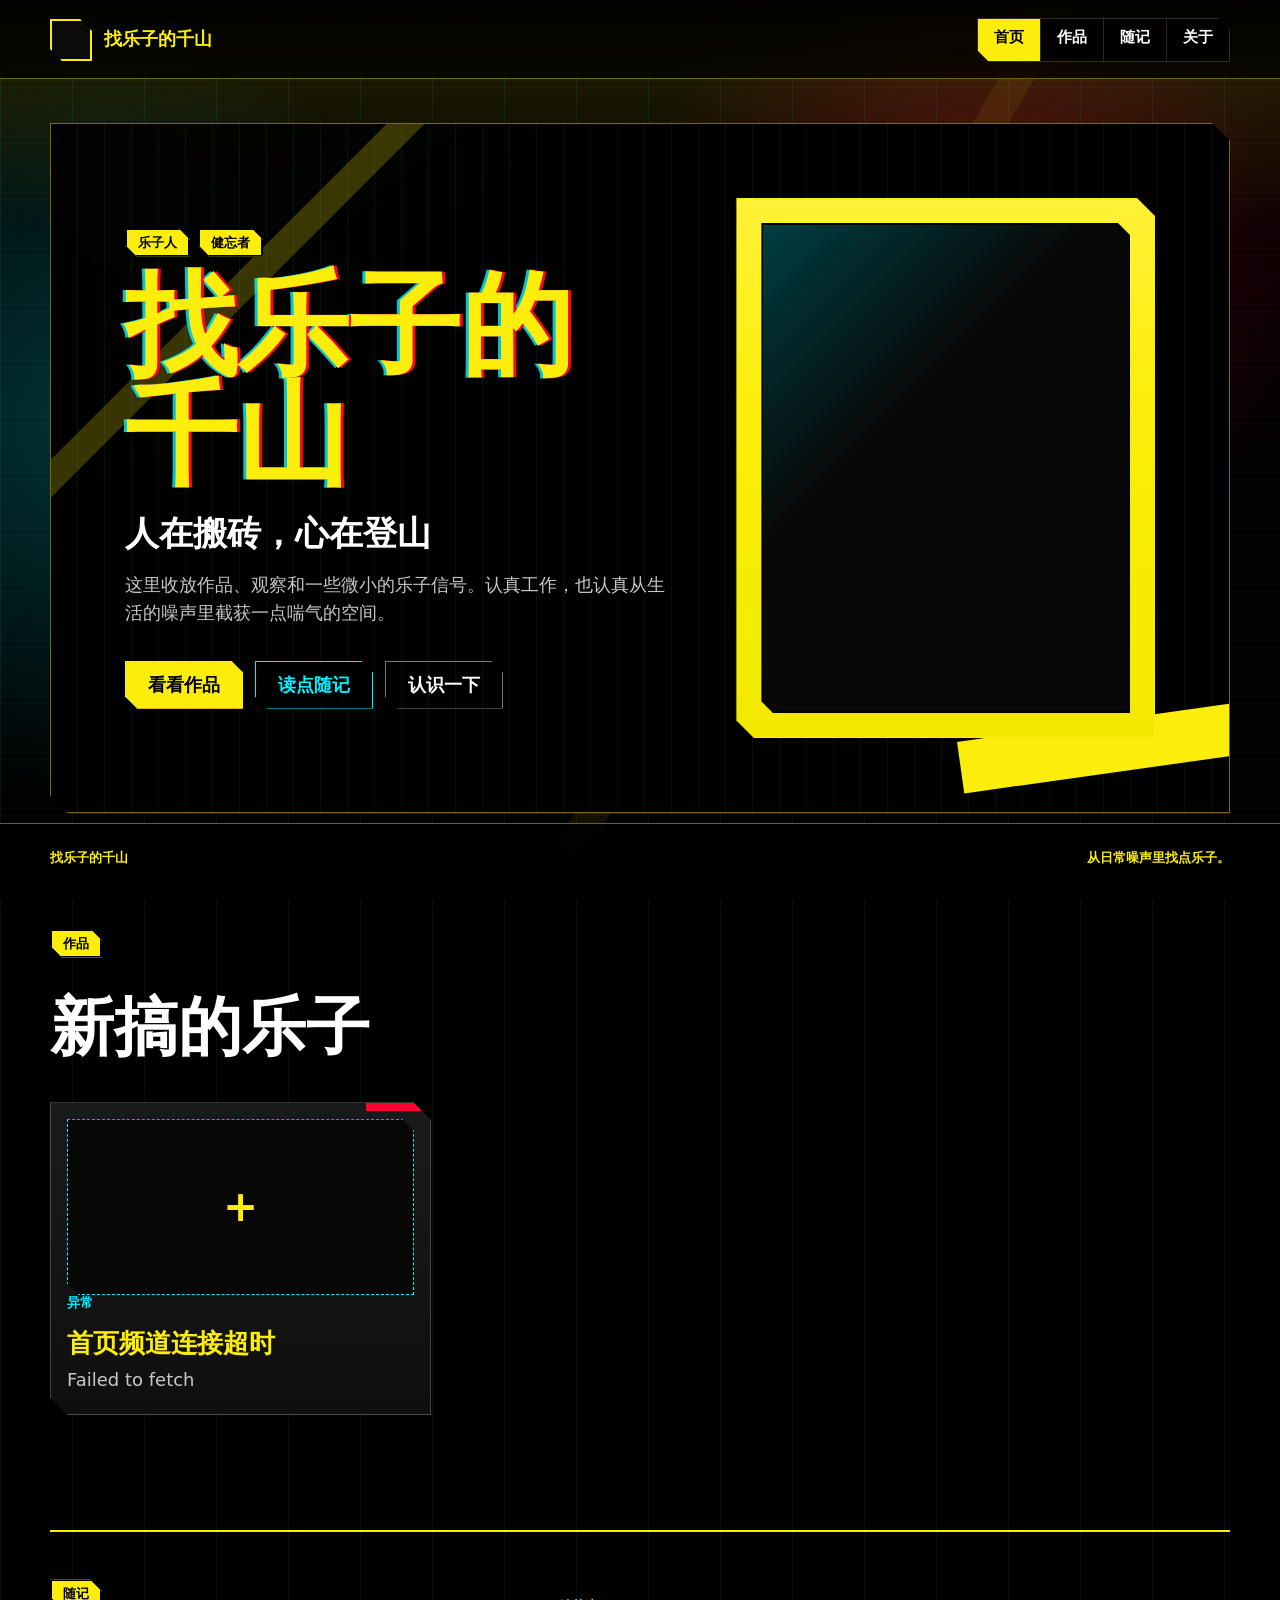
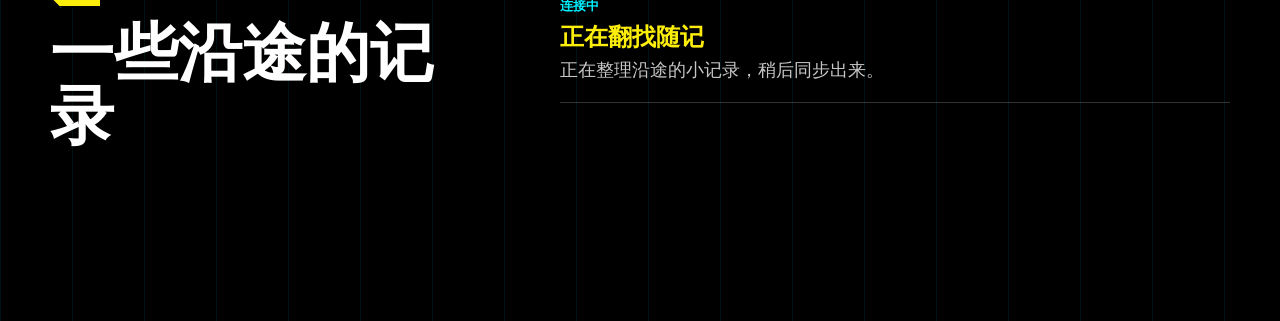
==== commit f9f0d7eb: "Add files via upload" ====
--- a/index.html
+++ b/index.html
@@ -6,7 +6,7 @@
     <meta name="theme-color" content="#000000">
     <title>找乐子的千山</title>
     <meta name="description" content="找乐子的千山，记录作品、随记和找乐子路上的小玩意。">
-    <link rel="stylesheet" href="styles.css?v=cyber-20260526-5">
+    <link rel="stylesheet" href="styles.css?v=cyber-20260526-6">
   </head>
   <body data-page="home">
     <header class="site-header">
@@ -25,7 +25,10 @@
     <main>
       <section class="hero">
         <div class="hero-copy" data-home-copy>
-          <p class="eyebrow">乐子信号</p>
+          <div class="eyebrow-list" data-home-tags>
+            <span class="eyebrow">乐子人</span>
+            <span class="eyebrow">健忘者</span>
+          </div>
           <h1>找乐子的千山</h1>
           <p class="lead">人在搬砖，心在登山</p>
           <p class="intro">这里收放作品、观察和一些微小的乐子信号。认真工作，也认真从生活的噪声里截获一点喘气的空间。</p>
@@ -75,6 +78,6 @@
       <span>找乐子的千山</span>
       <span>从日常噪声里找点乐子。</span>
     </footer>
-    <script src="site-data.js?v=cyber-20260526-5"></script>
+    <script src="site-data.js?v=cyber-20260526-6"></script>
   </body>
 </html>
--- a/styles.css
+++ b/styles.css
@@ -230,6 +230,17 @@
   box-shadow: 4px 0 0 var(--accent-strong);
 }
 
+.eyebrow-list {
+  display: flex;
+  flex-wrap: wrap;
+  gap: 8px;
+  margin-bottom: 14px;
+}
+
+.eyebrow-list .eyebrow {
+  margin-bottom: 0;
+}
+
 h1,
 h2,
 h3,
@@ -358,6 +369,27 @@
   filter: saturate(1.15) contrast(1.08);
 }
 
+.work-image {
+  display: block;
+  overflow: hidden;
+  background: #050505;
+}
+
+.work-image img {
+  display: block;
+  width: 100%;
+  height: 100%;
+  min-height: inherit;
+  object-fit: cover;
+  filter: saturate(1.12) contrast(1.06);
+}
+
+.work-image.image-failed {
+  background:
+    linear-gradient(135deg, rgba(252, 238, 10, 0.78) 0 16%, transparent 16% 56%, rgba(0, 240, 255, 0.72) 56% 62%, transparent 62%),
+    repeating-linear-gradient(90deg, #111 0 24px, #050505 24px 48px);
+}
+
 .visual-panel {
   display: flex;
   align-items: stretch;
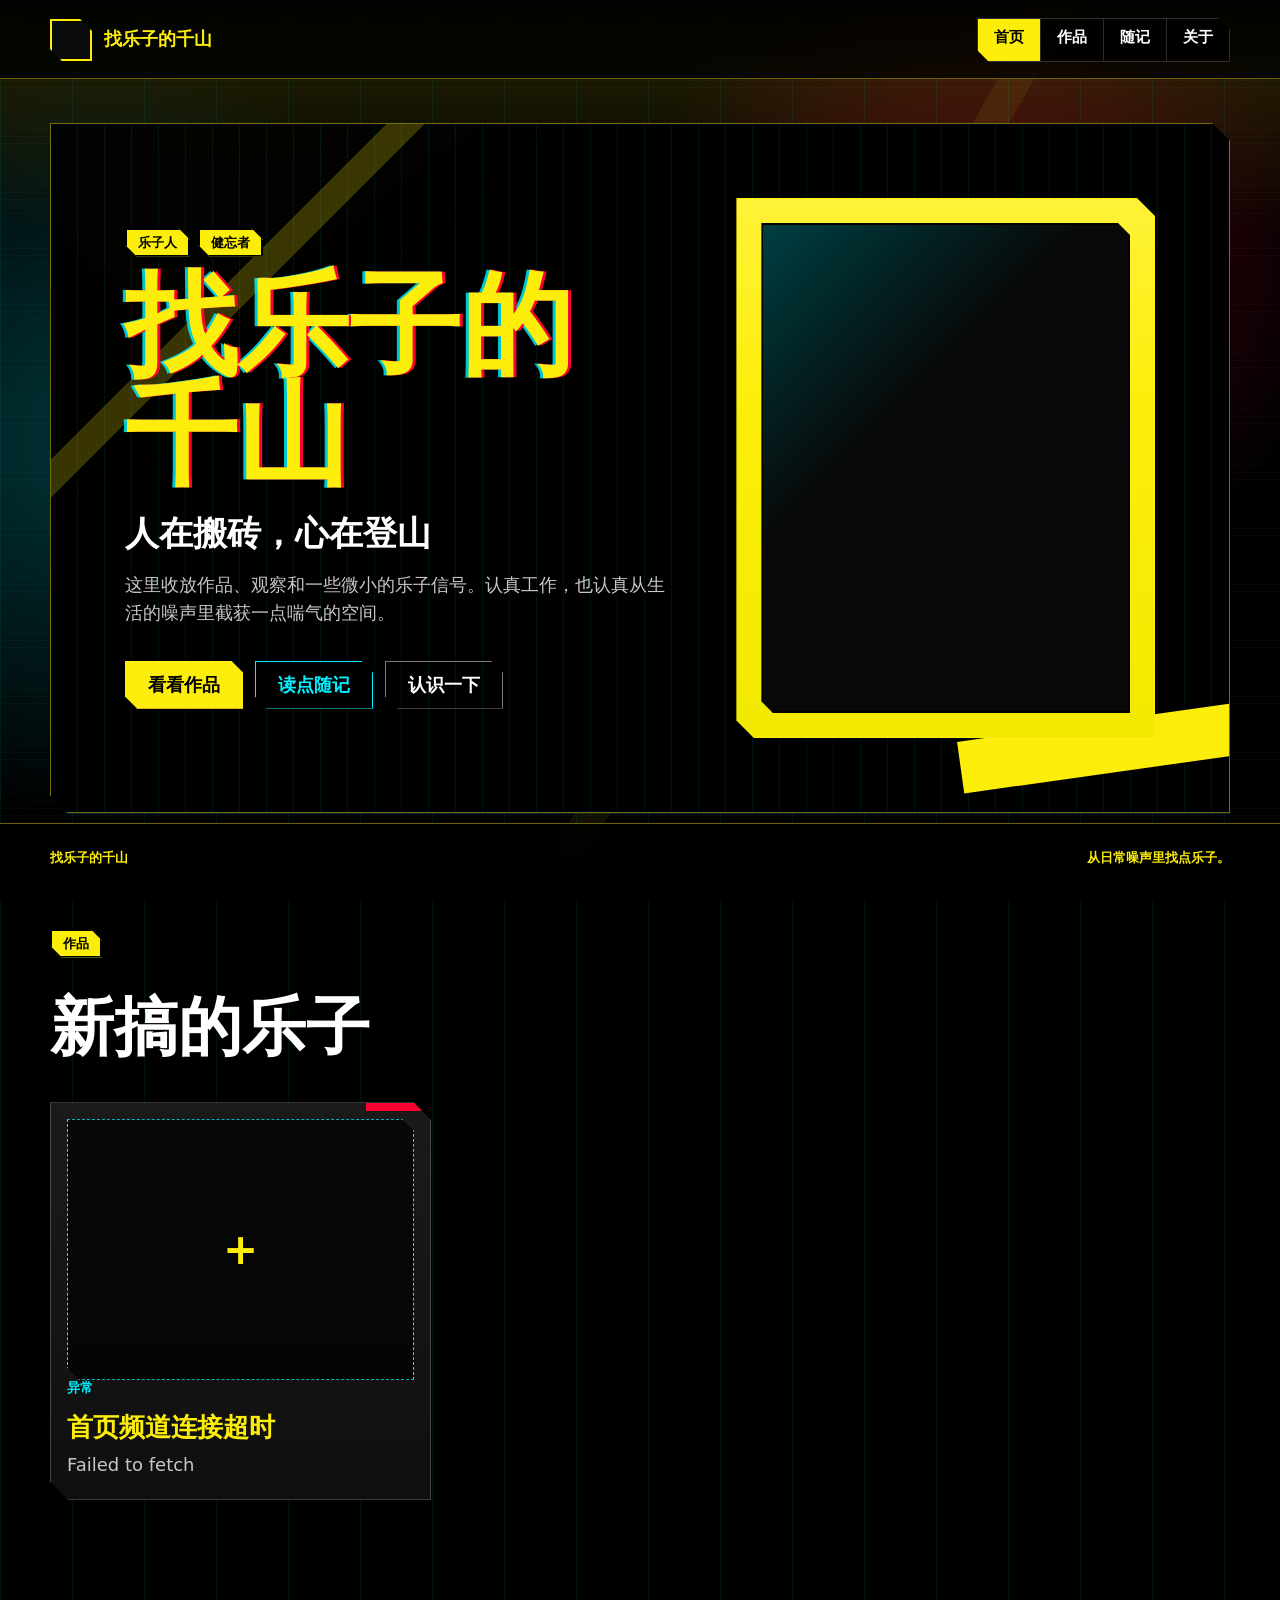
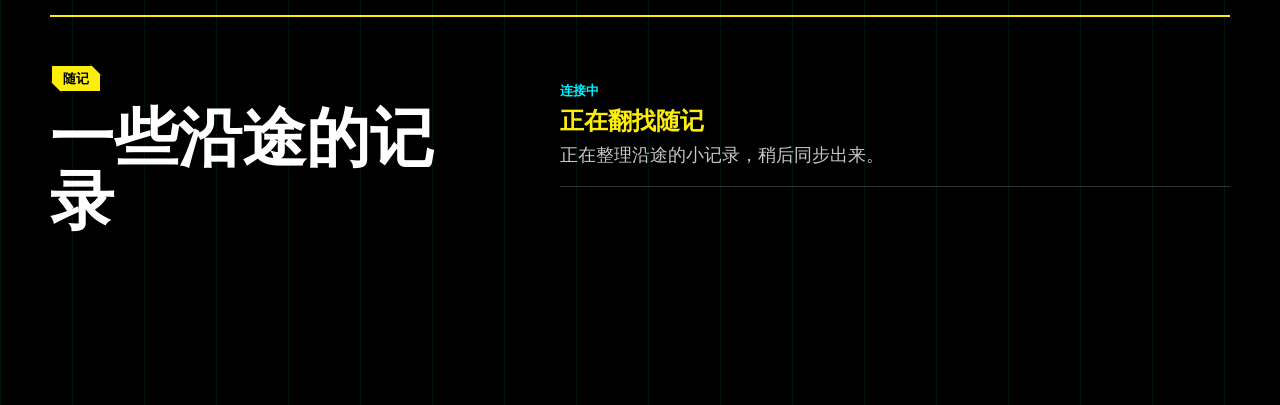
==== commit 47b9b090: "Add files via upload" ====
--- a/index.html
+++ b/index.html
@@ -6,7 +6,7 @@
     <meta name="theme-color" content="#000000">
     <title>找乐子的千山</title>
     <meta name="description" content="找乐子的千山，记录作品、随记和找乐子路上的小玩意。">
-    <link rel="stylesheet" href="styles.css?v=cyber-20260526-6">
+    <link rel="stylesheet" href="styles.css?v=cyber-20260527-2">
   </head>
   <body data-page="home">
     <header class="site-header">
@@ -78,6 +78,6 @@
       <span>找乐子的千山</span>
       <span>从日常噪声里找点乐子。</span>
     </footer>
-    <script src="site-data.js?v=cyber-20260526-6"></script>
+    <script src="site-data.js?v=cyber-20260527-2"></script>
   </body>
 </html>
--- a/styles.css
+++ b/styles.css
@@ -372,6 +372,9 @@
 .work-image {
   display: block;
   overflow: hidden;
+  width: 100%;
+  aspect-ratio: 4 / 3;
+  min-height: 0;
   background: #050505;
 }
 
@@ -379,8 +382,8 @@
   display: block;
   width: 100%;
   height: 100%;
-  min-height: inherit;
   object-fit: cover;
+  object-position: center;
   filter: saturate(1.12) contrast(1.06);
 }
 
@@ -522,7 +525,8 @@
 }
 
 .visual {
-  min-height: 176px;
+  min-height: 0;
+  aspect-ratio: 4 / 3;
   border: 1px solid rgba(252, 238, 10, 0.62);
   border-radius: 0;
   background: #101010;
@@ -840,15 +844,18 @@
   font-weight: 900;
 }
 
-.wechat img {
+.contact-card .wechat img {
   display: block;
-  width: min(100%, 220px);
-  aspect-ratio: 1;
+  width: min(100%, 240px);
+  max-width: 100%;
+  height: auto;
+  max-height: none;
+  aspect-ratio: auto;
   border: 2px solid #000;
   border-radius: 0;
-  object-fit: cover;
+  object-fit: contain;
   background: #fff;
-  clip-path: var(--clip-button);
+  clip-path: none;
 }
 
 .site-footer {
@@ -1067,10 +1074,6 @@
     font-size: 22px;
   }
 
-  .visual {
-    min-height: 132px;
-  }
-
   .split-section {
     gap: 22px;
     padding-top: 34px;
